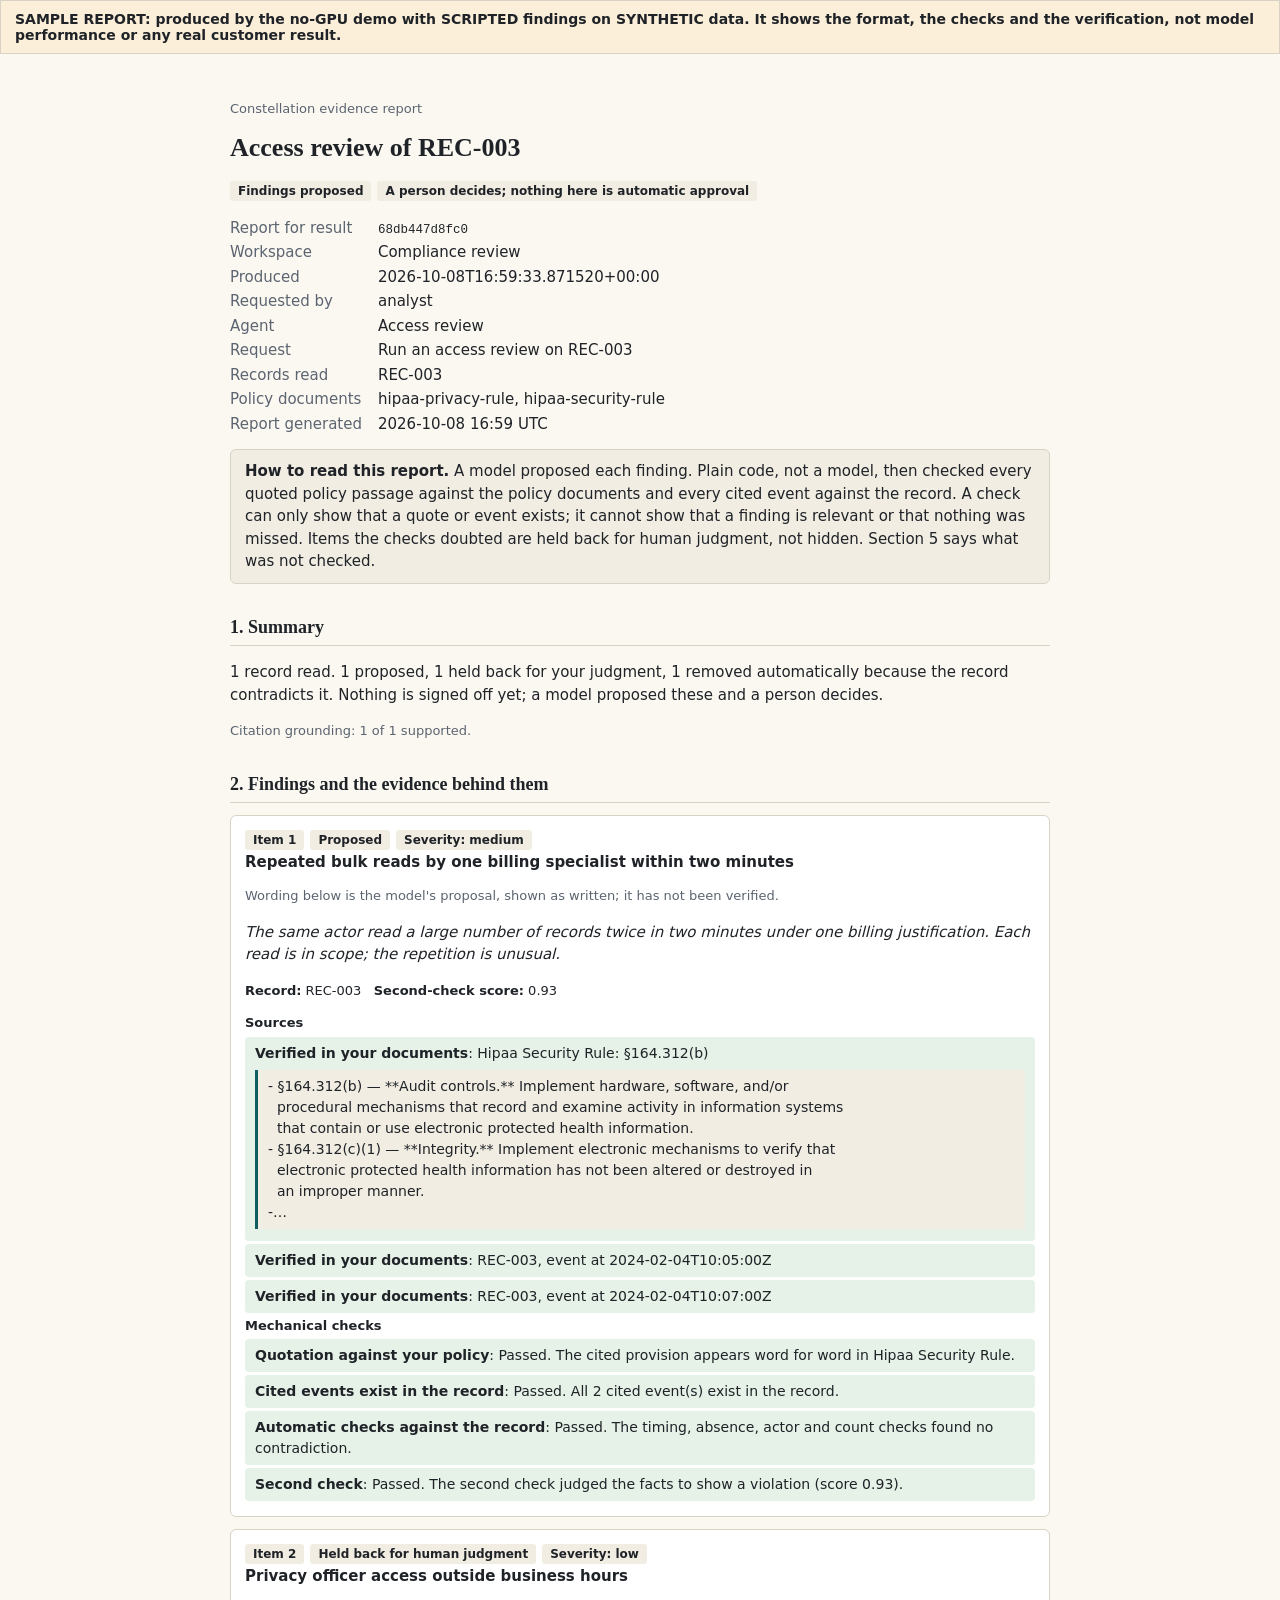
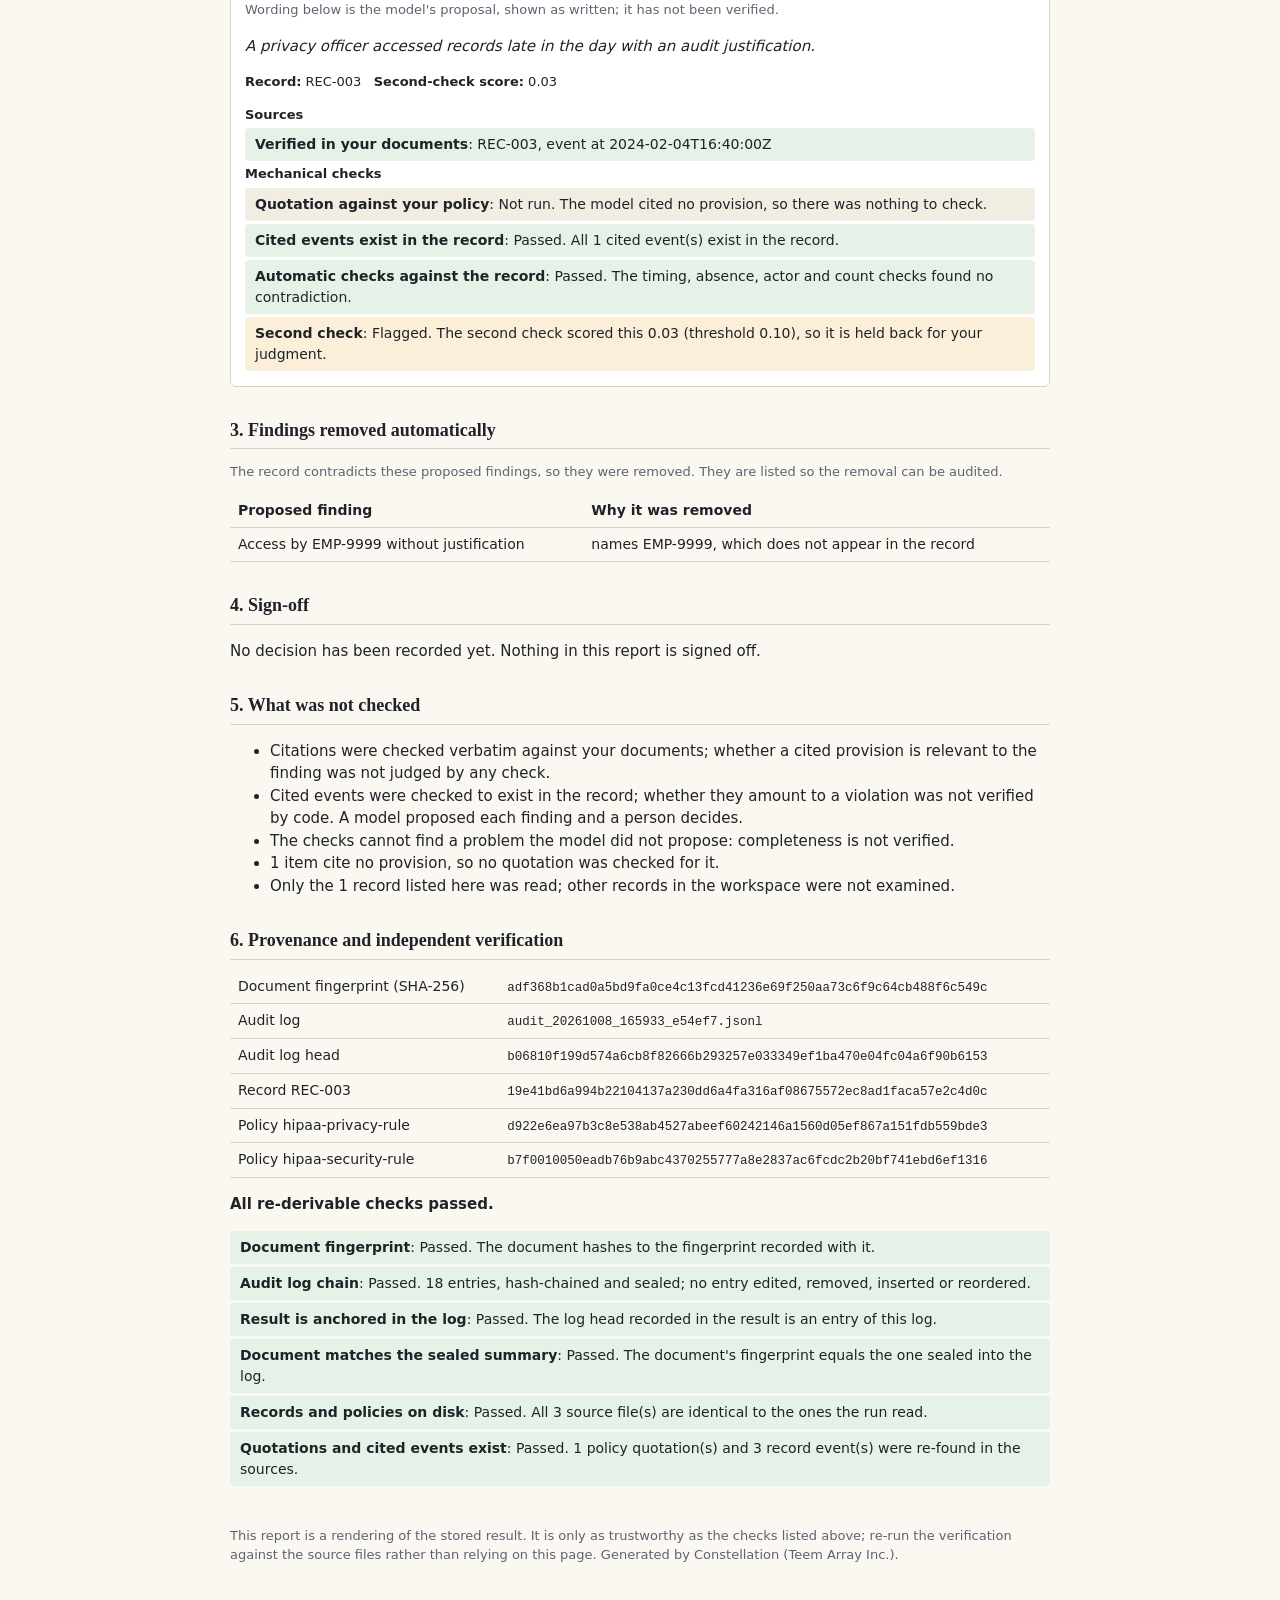
==== sample-evidence-report.html @ ae95c1eb "Splash page" ====
<!doctype html>
<html lang="en"><head><meta charset="utf-8"><meta name="viewport" content="width=device-width,initial-scale=1">
<title>Evidence report 68db447d8fc0</title><style>
:root{--ink:#1f2328;--muted:#5b6470;--paper:#fbf8f1;--rule:#d9d3c5;--teal:#0F5C63;--green:#E6F1E7;--amber:#FBEFD9;--red:#FBECEA;--sunk:#f1ede2}
*{box-sizing:border-box}body{margin:0;background:var(--paper);color:var(--ink);font:15px/1.5 "Public Sans",system-ui,-apple-system,Segoe UI,Roboto,sans-serif}
main{max-width:860px;margin:0 auto;padding:32px 20px 64px}h1{font:600 26px/1.25 Georgia,"Newsreader",serif;margin:0 0 4px}
h2{font:600 18px/1.3 Georgia,"Newsreader",serif;margin:32px 0 10px;border-bottom:1px solid var(--rule);padding-bottom:6px}
h3{font-size:15px;margin:0 0 4px}.muted{color:var(--muted)}.small{font-size:13px}
.meta{display:grid;grid-template-columns:max-content 1fr;gap:2px 16px;margin:14px 0}.meta dt{color:var(--muted)}.meta dd{margin:0;overflow-wrap:anywhere}
.item{border:1px solid var(--rule);border-radius:6px;padding:12px 14px;margin:12px 0;background:#fff;break-inside:avoid}
.tag{display:inline-block;font-size:12px;font-weight:600;padding:1px 8px;border-radius:3px;background:var(--sunk);margin-right:6px}
.row{padding:6px 10px;border-radius:4px;margin:3px 0;font-size:14px}.ok{background:var(--green)}.warn{background:var(--amber)}.bad{background:var(--red)}.neutral{background:var(--sunk)}
blockquote{margin:6px 0;padding:6px 10px;border-left:3px solid var(--teal);background:var(--sunk);font-size:14px;white-space:pre-wrap;overflow-wrap:anywhere}
.model{font-style:italic}.notice{border:1px solid var(--rule);background:var(--sunk);border-radius:6px;padding:10px 14px;margin:14px 0}
code{font-family:ui-monospace,SFMono-Regular,Menlo,Consolas,monospace;font-size:12.5px;overflow-wrap:anywhere}
table{border-collapse:collapse;width:100%;font-size:14px}th,td{border-bottom:1px solid var(--rule);text-align:left;padding:6px 8px;vertical-align:top}
footer{margin-top:40px;color:var(--muted);font-size:13px}
@media print{body{background:#fff}main{padding:0}.item{page-break-inside:avoid}}
</style></head>
<body><div style="background:#FBEFD9;border:1px solid #d9d3c5;padding:10px 14px;margin:0;font:600 14px system-ui,sans-serif">SAMPLE REPORT: produced by the no-GPU demo with SCRIPTED findings on SYNTHETIC data. It shows the format, the checks and the verification, not model performance or any real customer result.</div><main>
<p class="muted small">Constellation evidence report</p>
<h1>Access review of REC-003</h1>
<p><span class="tag">Findings proposed</span><span class="tag">A person decides; nothing here is automatic approval</span></p>
<dl class="meta">
<dt>Report for result</dt><dd><code>68db447d8fc0</code></dd>
<dt>Workspace</dt><dd>Compliance review</dd>
<dt>Produced</dt><dd>2026-10-08T16:59:33.871520+00:00</dd>
<dt>Requested by</dt><dd>analyst</dd>
<dt>Agent</dt><dd>Access review</dd>
<dt>Request</dt><dd>Run an access review on REC-003</dd>
<dt>Records read</dt><dd>REC-003</dd>
<dt>Policy documents</dt><dd>hipaa-privacy-rule, hipaa-security-rule</dd>


<dt>Report generated</dt><dd>2026-10-08 16:59 UTC</dd>
</dl>
<div class="notice"><strong>How to read this report.</strong> A model proposed each finding. Plain code, not a model, then checked
every quoted policy passage against the policy documents and every cited event against the record. A check can only show that a quote
or event exists; it cannot show that a finding is relevant or that nothing was missed. Items the checks doubted are held back for human
judgment, not hidden. Section 5 says what was not checked.</div>
<h2>1. Summary</h2><p>1 record read. 1 proposed, 1 held back for your judgment, 1 removed automatically because the record contradicts it. Nothing is signed off yet; a model proposed these and a person decides.</p>
<p class="small muted">Citation grounding: 1 of 1 supported.</p>
<h2>2. Findings and the evidence behind them</h2><section class="item"><div><span class="tag">Item 1</span><span class="tag">Proposed</span><span class="tag">Severity: medium</span></div><h3>Repeated bulk reads by one billing specialist within two minutes</h3><p class="small muted">Wording below is the model's proposal, shown as written; it has not been verified.</p><p class="model">The same actor read a large number of records twice in two minutes under one billing justification. Each read is in scope; the repetition is unusual.</p><p class="small"><strong>Record:</strong> REC-003 &nbsp; <strong>Second-check score:</strong> 0.93</p><h3 class="small">Sources</h3><div class="row ok"><strong>Verified in your documents</strong>: Hipaa Security Rule: §164.312(b)<blockquote>- §164.312(b) — **Audit controls.** Implement hardware, software, and/or
  procedural mechanisms that record and examine activity in information systems
  that contain or use electronic protected health information.
- §164.312(c)(1) — **Integrity.** Implement electronic mechanisms to verify that
  electronic protected health information has not been altered or destroyed in
  an improper manner.
-…</blockquote></div><div class="row ok"><strong>Verified in your documents</strong>: REC-003, event at 2024-02-04T10:05:00Z</div><div class="row ok"><strong>Verified in your documents</strong>: REC-003, event at 2024-02-04T10:07:00Z</div><h3 class="small">Mechanical checks</h3><div class="row ok"><strong>Quotation against your policy</strong>: Passed. The cited provision appears word for word in Hipaa Security Rule.</div><div class="row ok"><strong>Cited events exist in the record</strong>: Passed. All 2 cited event(s) exist in the record.</div><div class="row ok"><strong>Automatic checks against the record</strong>: Passed. The timing, absence, actor and count checks found no contradiction.</div><div class="row ok"><strong>Second check</strong>: Passed. The second check judged the facts to show a violation (score 0.93).</div></section><section class="item"><div><span class="tag">Item 2</span><span class="tag">Held back for human judgment</span><span class="tag">Severity: low</span></div><h3>Privacy officer access outside business hours</h3><p class="small muted">Wording below is the model's proposal, shown as written; it has not been verified.</p><p class="model">A privacy officer accessed records late in the day with an audit justification.</p><p class="small"><strong>Record:</strong> REC-003 &nbsp; <strong>Second-check score:</strong> 0.03</p><h3 class="small">Sources</h3><div class="row ok"><strong>Verified in your documents</strong>: REC-003, event at 2024-02-04T16:40:00Z</div><h3 class="small">Mechanical checks</h3><div class="row neutral"><strong>Quotation against your policy</strong>: Not run. The model cited no provision, so there was nothing to check.</div><div class="row ok"><strong>Cited events exist in the record</strong>: Passed. All 1 cited event(s) exist in the record.</div><div class="row ok"><strong>Automatic checks against the record</strong>: Passed. The timing, absence, actor and count checks found no contradiction.</div><div class="row warn"><strong>Second check</strong>: Flagged. The second check scored this 0.03 (threshold 0.10), so it is held back for your judgment.</div></section>
<h2>3. Findings removed automatically</h2><p class="small muted">The record contradicts these proposed findings, so they were removed. They are listed so the removal can be audited.</p><table><thead><tr><th>Proposed finding</th><th>Why it was removed</th></tr></thead><tbody><tr><td>Access by EMP-9999 without justification</td><td>names EMP-9999, which does not appear in the record</td></tr></tbody></table>
<h2>4. Sign-off</h2><p>No decision has been recorded yet. Nothing in this report is signed off.</p>
<h2>5. What was not checked</h2><ul><li>Citations were checked verbatim against your documents; whether a cited provision is relevant to the finding was not judged by any check.</li><li>Cited events were checked to exist in the record; whether they amount to a violation was not verified by code. A model proposed each finding and a person decides.</li><li>The checks cannot find a problem the model did not propose: completeness is not verified.</li><li>1 item cite no provision, so no quotation was checked for it.</li><li>Only the 1 record listed here was read; other records in the workspace were not examined.</li></ul>
<h2>6. Provenance and independent verification</h2>
<table><tbody>
<tr><td>Document fingerprint (SHA-256)</td><td><code>adf368b1cad0a5bd9fa0ce4c13fcd41236e69f250aa73c6f9c64cb488f6c549c</code></td></tr>
<tr><td>Audit log</td><td><code>audit_20261008_165933_e54ef7.jsonl</code></td></tr>
<tr><td>Audit log head</td><td><code>b06810f199d574a6cb8f82666b293257e033349ef1ba470e04fc04a6f90b6153</code></td></tr>
<tr><td>Record REC-003</td><td><code>19e41bd6a994b22104137a230dd6a4fa316af08675572ec8ad1faca57e2c4d0c</code></td></tr><tr><td>Policy hipaa-privacy-rule</td><td><code>d922e6ea97b3c8e538ab4527abeef60242146a1560d05ef867a151fdb559bde3</code></td></tr><tr><td>Policy hipaa-security-rule</td><td><code>b7f0010050eadb76b9abc4370255777a8e2837ac6fcdc2b20bf741ebd6ef1316</code></td></tr>
</tbody></table>
<p><strong>All re-derivable checks passed.</strong></p><div class="row ok"><strong>Document fingerprint</strong>: Passed. The document hashes to the fingerprint recorded with it.</div><div class="row ok"><strong>Audit log chain</strong>: Passed. 18 entries, hash-chained and sealed; no entry edited, removed, inserted or reordered.</div><div class="row ok"><strong>Result is anchored in the log</strong>: Passed. The log head recorded in the result is an entry of this log.</div><div class="row ok"><strong>Document matches the sealed summary</strong>: Passed. The document&#x27;s fingerprint equals the one sealed into the log.</div><div class="row ok"><strong>Records and policies on disk</strong>: Passed. All 3 source file(s) are identical to the ones the run read.</div><div class="row ok"><strong>Quotations and cited events exist</strong>: Passed. 1 policy quotation(s) and 3 record event(s) were re-found in the sources.</div>
<footer>This report is a rendering of the stored result. It is only as trustworthy as the checks listed above; re-run the verification against the source files rather than relying on this page.
Generated by Constellation (Teem Array Inc.).</footer>
</main></body></html>
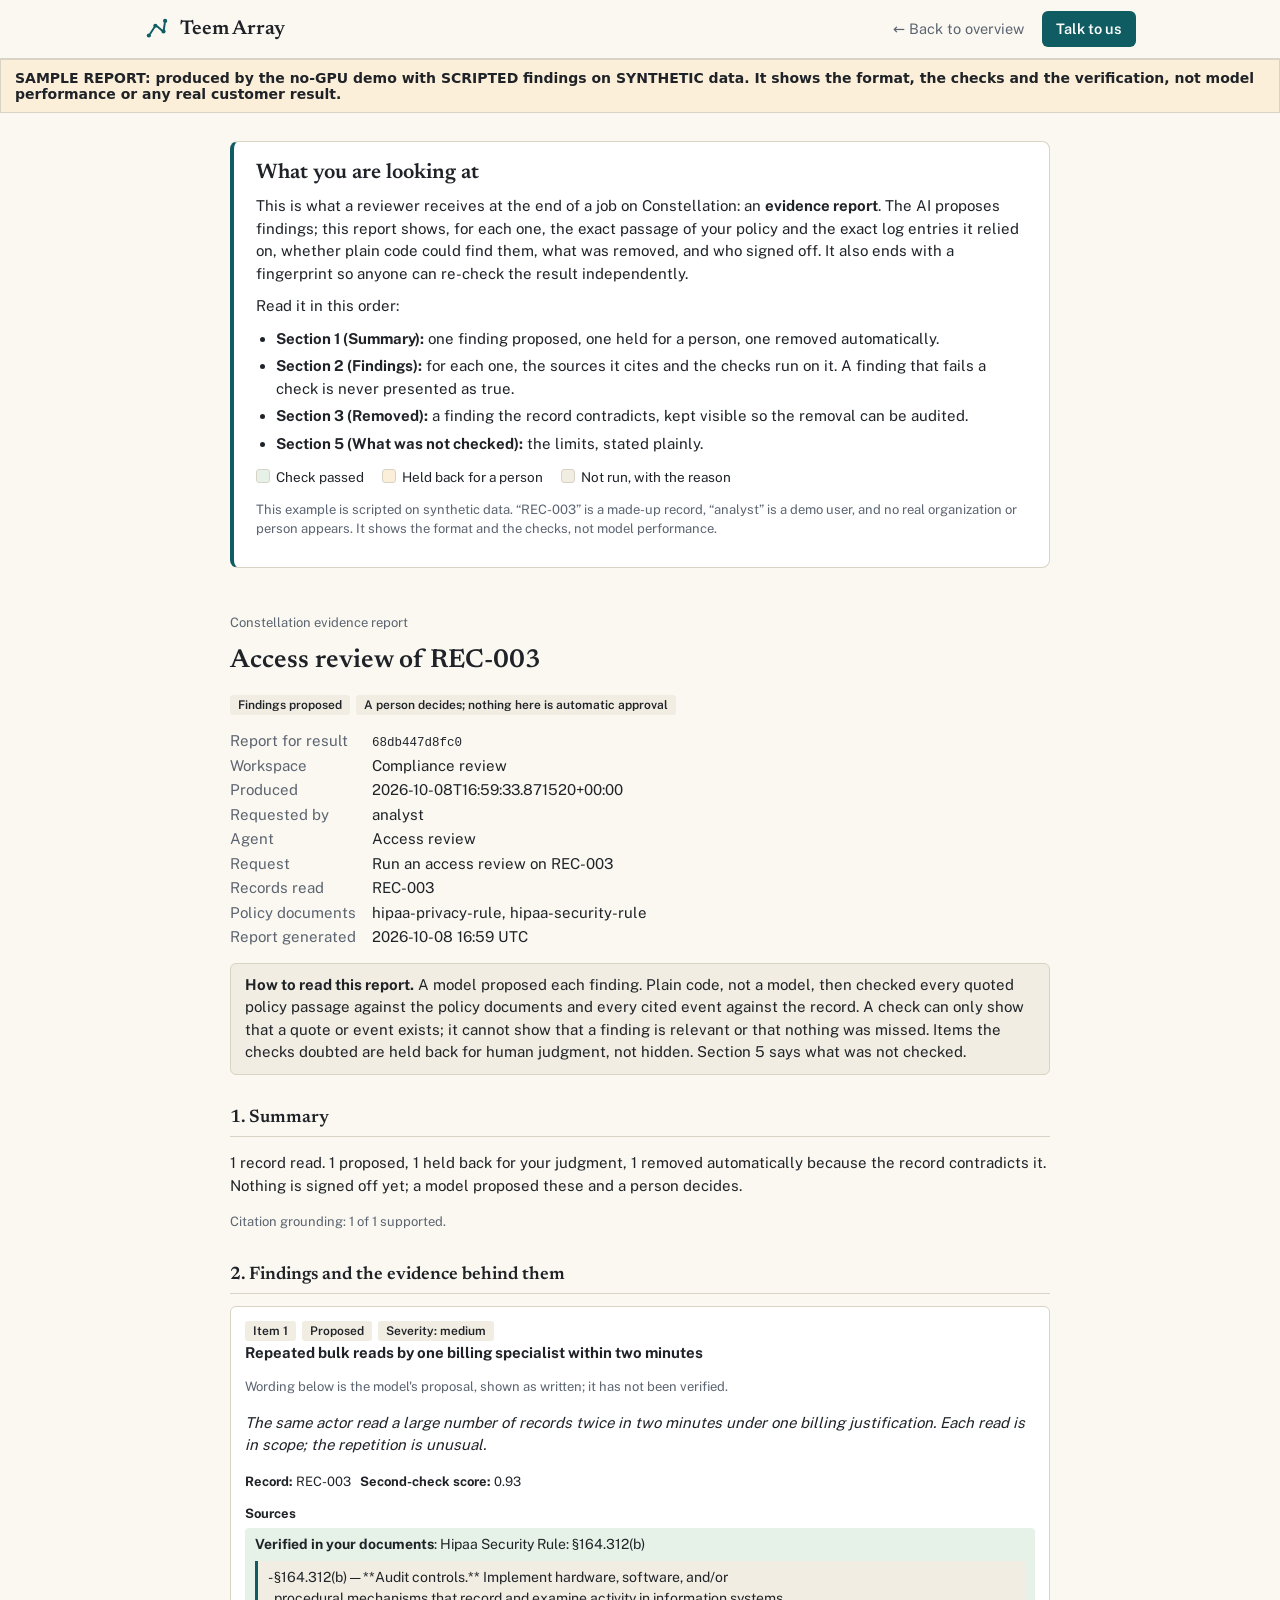
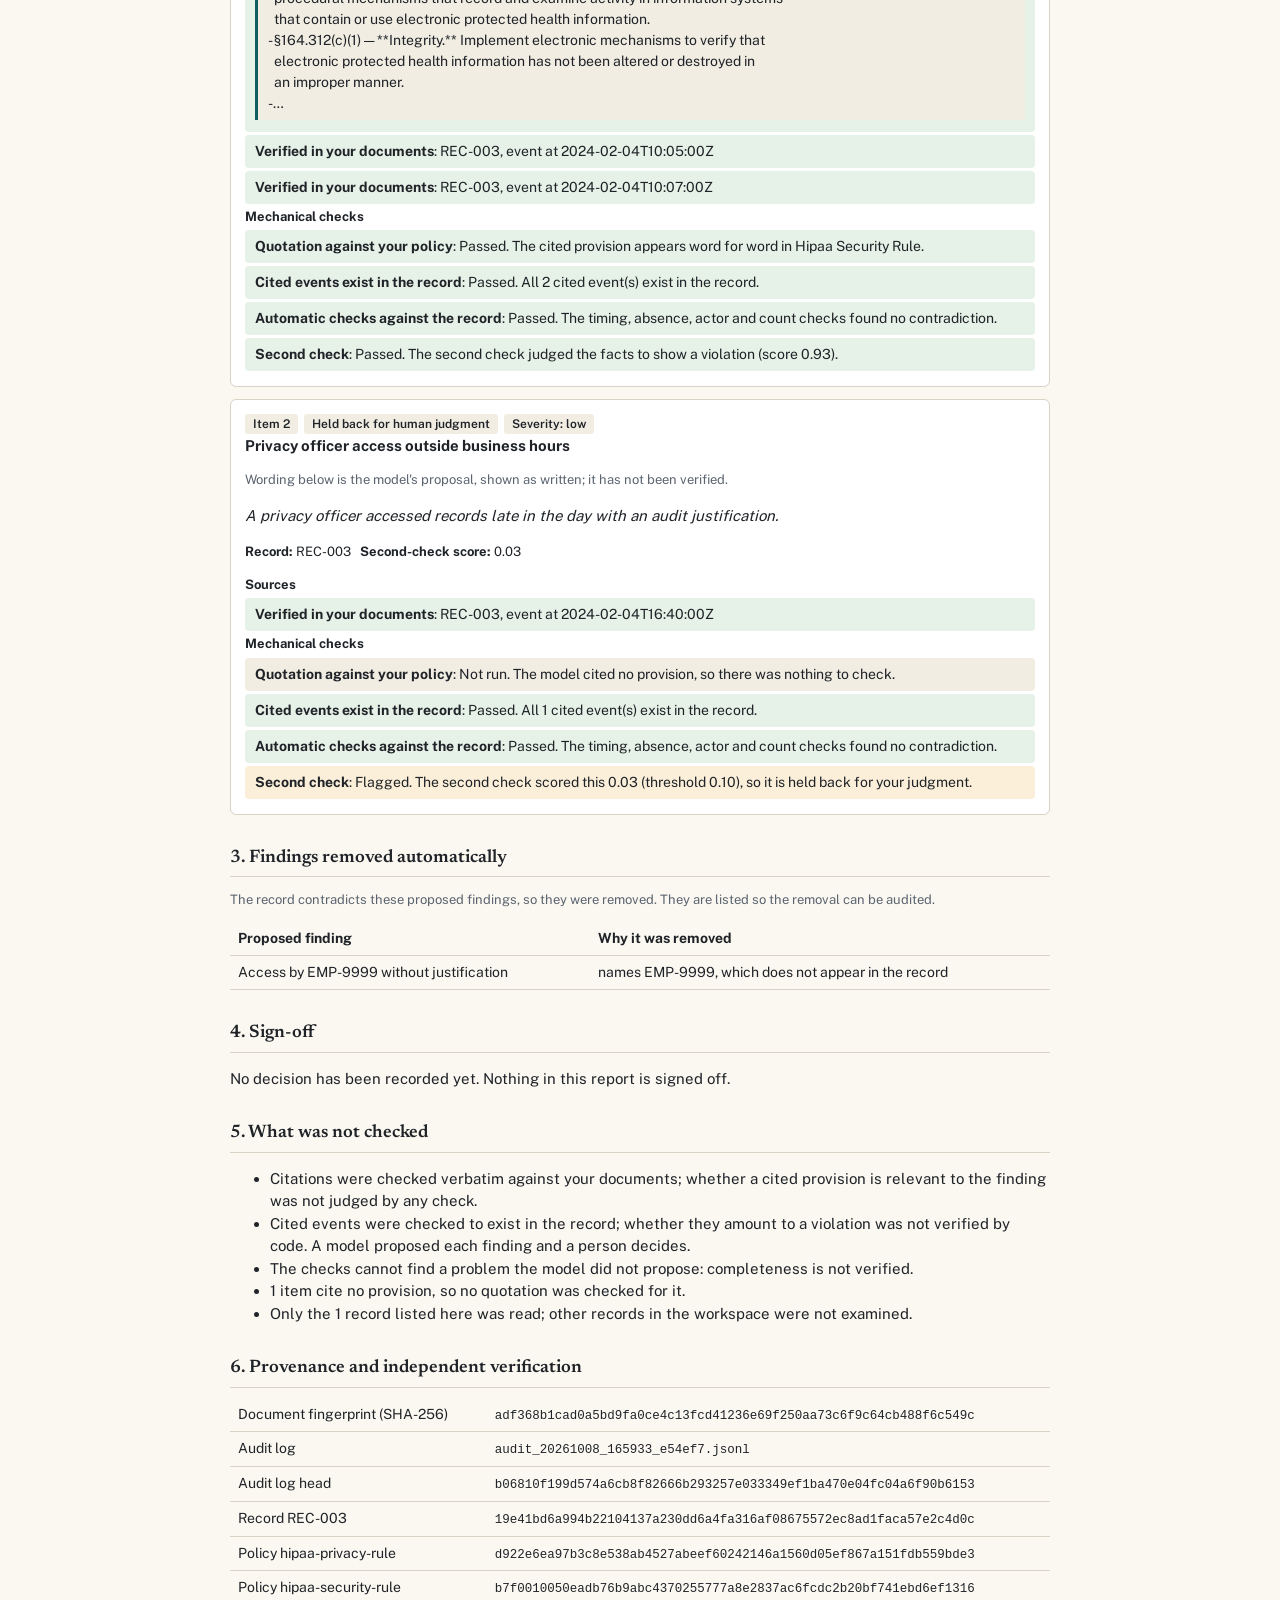
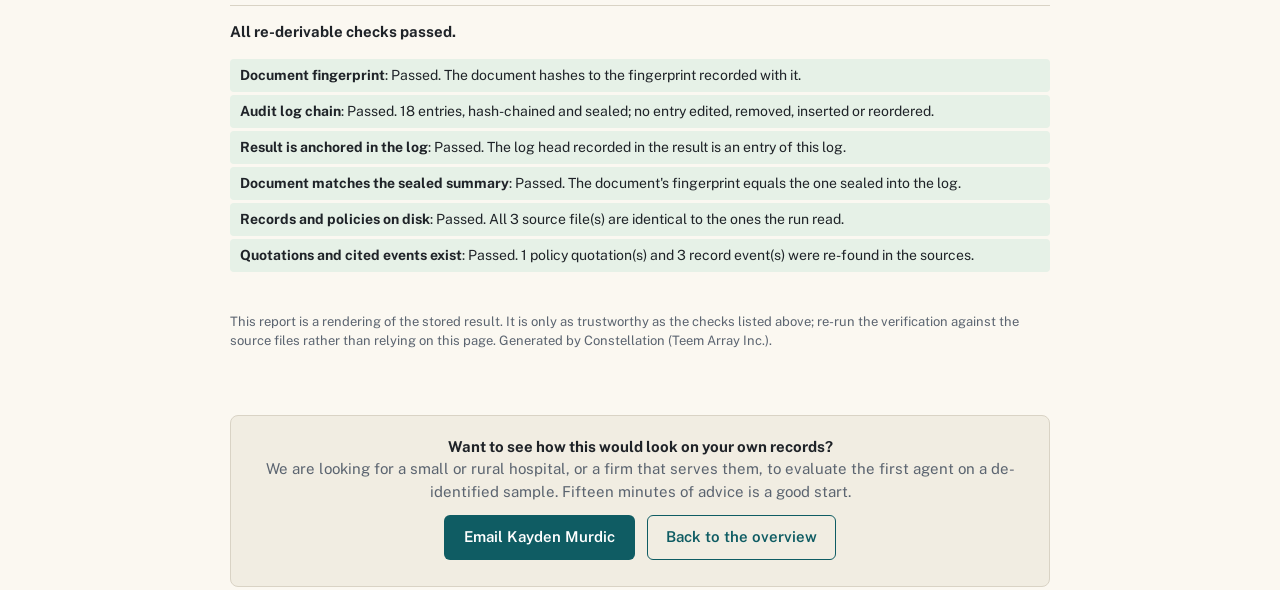
==== commit 7c9079ee: "Sample report: site header, context intro, footer call to action" ====
--- a/sample-evidence-report.html
+++ b/sample-evidence-report.html
@@ -1,6 +1,11 @@
 <!doctype html>
 <html lang="en"><head><meta charset="utf-8"><meta name="viewport" content="width=device-width,initial-scale=1">
-<title>Evidence report 68db447d8fc0</title><style>
+<title>Sample evidence report | Teem Array</title>
+<!-- wrapped-by-site: context header, intro and footer added around the unmodified report body -->
+<meta http-equiv="Content-Security-Policy" content="default-src 'none'; style-src 'self' 'unsafe-inline'; font-src 'self'; img-src 'self' data:; base-uri 'none'; form-action 'none'; frame-ancestors 'none'">
+<meta name="referrer" content="no-referrer">
+<meta name="color-scheme" content="light dark">
+<meta name="description" content="A sample evidence report from Constellation: one scripted example on synthetic data, showing the findings, the checks run on each, what was removed, and how a result is re-verified."><style>
 :root{--ink:#1f2328;--muted:#5b6470;--paper:#fbf8f1;--rule:#d9d3c5;--teal:#0F5C63;--green:#E6F1E7;--amber:#FBEFD9;--red:#FBECEA;--sunk:#f1ede2}
 *{box-sizing:border-box}body{margin:0;background:var(--paper);color:var(--ink);font:15px/1.5 "Public Sans",system-ui,-apple-system,Segoe UI,Roboto,sans-serif}
 main{max-width:860px;margin:0 auto;padding:32px 20px 64px}h1{font:600 26px/1.25 Georgia,"Newsreader",serif;margin:0 0 4px}
@@ -16,8 +21,57 @@
 table{border-collapse:collapse;width:100%;font-size:14px}th,td{border-bottom:1px solid var(--rule);text-align:left;padding:6px 8px;vertical-align:top}
 footer{margin-top:40px;color:var(--muted);font-size:13px}
 @media print{body{background:#fff}main{padding:0}.item{page-break-inside:avoid}}
+
+@font-face{font-family:"Newsreader";src:url("fonts/newsreader-latin-wght-normal.woff2") format("woff2");font-weight:200 800;font-display:swap}
+@font-face{font-family:"Public Sans";src:url("fonts/public-sans-latin-wght-normal.woff2") format("woff2");font-weight:100 900;font-display:swap}
+h1,h2{font-family:"Newsreader",Georgia,serif}h3{font-family:"Public Sans",system-ui,sans-serif}
+:root{--card:#fff;--teal-soft:#E1EEEE;--on-teal:#fff}
+.sitebar{position:sticky;top:0;z-index:5;background:var(--paper);border-bottom:1px solid var(--rule)}
+.sitebar .in{max-width:1040px;margin:0 auto;padding:0 24px;height:58px;display:flex;align-items:center;justify-content:space-between}
+.brand{display:inline-flex;align-items:center;gap:10px;color:var(--teal);text-decoration:none;font:600 20px/1 "Newsreader",Georgia,serif}
+.brand svg{width:26px;height:26px;fill:currentColor;stroke:currentColor;stroke-width:1.2;stroke-linecap:round}.brand svg circle{stroke:none}.brand span{color:var(--ink)}
+.sitebar nav{display:flex;gap:18px;align-items:center;font-size:14.5px}.sitebar nav a{color:var(--muted);text-decoration:none}.sitebar nav a:hover{color:var(--ink)}
+.sitebar nav .pill{background:var(--teal);color:var(--on-teal);padding:7px 14px;border-radius:6px;font-weight:600}
+a{color:var(--teal)}
+.ctx{max-width:860px;margin:28px auto 0;padding:0 20px}
+.ctx .box{background:var(--card);border:1px solid var(--rule);border-left:4px solid var(--teal);border-radius:8px;padding:18px 22px}
+.ctx h2{margin:0 0 8px;border:0;padding:0;font-size:21px}
+.ctx p{margin:0 0 10px}.ctx ul{margin:8px 0 0;padding-left:20px}.ctx li{margin:5px 0}
+.ctx .key{display:flex;flex-wrap:wrap;gap:8px 18px;margin-top:12px;font-size:13.5px}
+.ctx .key span::before{content:"";display:inline-block;width:12px;height:12px;border-radius:3px;margin-right:6px;vertical-align:-1px;border:1px solid var(--rule)}
+.ctx .key .g::before{background:var(--green)}.ctx .key .a::before{background:var(--amber)}.ctx .key .n::before{background:var(--sunk)}
+.cta{max-width:860px;margin:0 auto;padding:0 20px 8px}
+.cta .box{background:var(--sunk);border:1px solid var(--rule);border-radius:8px;padding:20px 22px;text-align:center}
+.cta .box p{margin:0 0 12px}
+.cta a.btn{display:inline-block;background:var(--teal);color:var(--on-teal);text-decoration:none;font-weight:600;padding:11px 20px;border-radius:6px;margin:0 6px 6px}
+.cta a.ghost{display:inline-block;color:var(--teal);text-decoration:none;font-weight:600;padding:10px 18px;border:1px solid var(--teal);border-radius:6px;margin:0 6px 6px}
+@media(max-width:720px){.sitebar nav a:not(.pill){display:none}}
+@media(prefers-color-scheme:dark){
+:root{--ink:#ECE8DD;--muted:#A9A89E;--paper:#1B1A17;--rule:#3A3832;--teal:#4FB3BC;--green:#1F3A2B;--amber:#3A2D12;--red:#3F211D;--sunk:#24231F;--card:#201F1B;--teal-soft:#1E3436;--on-teal:#10201F}
+.item{background:var(--card)}
+}
 </style></head>
-<body><div style="background:#FBEFD9;border:1px solid #d9d3c5;padding:10px 14px;margin:0;font:600 14px system-ui,sans-serif">SAMPLE REPORT: produced by the no-GPU demo with SCRIPTED findings on SYNTHETIC data. It shows the format, the checks and the verification, not model performance or any real customer result.</div><main>
+<body><div class="sitebar"><div class="in">
+  <a class="brand" href="./" aria-label="Teem Array, overview">
+    <svg viewBox="0 0 16 16" aria-hidden="true" focusable="false"><circle cx="3" cy="12" r="1.3"/><circle cx="7" cy="6" r="1.3"/><circle cx="12" cy="9.5" r="1.3"/><circle cx="13" cy="3" r="1.3"/><path d="M3.8 10.9 6.3 7.1M8.2 6.5l2.7 2.3M12.2 8.3l.6-3.9" fill="none"/></svg>
+    <span>Teem Array</span>
+  </a>
+  <nav aria-label="Site"><a href="./">&larr; Back to overview</a><a class="pill" href="mailto:murdic.work@gmail.com?subject=A%20conversation%20about%20Constellation">Talk to us</a></nav>
+</div></div>
+<div style="background:#FBEFD9;border:1px solid #d9d3c5;padding:10px 14px;margin:0;font:600 14px system-ui,sans-serif">SAMPLE REPORT: produced by the no-GPU demo with SCRIPTED findings on SYNTHETIC data. It shows the format, the checks and the verification, not model performance or any real customer result.</div><div class="ctx"><div class="box">
+<h2>What you are looking at</h2>
+<p>This is what a reviewer receives at the end of a job on Constellation: an <strong>evidence report</strong>. The AI proposes findings; this report shows, for each one, the exact passage of your policy and the exact log entries it relied on, whether plain code could find them, what was removed, and who signed off. It also ends with a fingerprint so anyone can re-check the result independently.</p>
+<p>Read it in this order:</p>
+<ul>
+<li><strong>Section 1 (Summary):</strong> one finding proposed, one held for a person, one removed automatically.</li>
+<li><strong>Section 2 (Findings):</strong> for each one, the sources it cites and the checks run on it. A finding that fails a check is never presented as true.</li>
+<li><strong>Section 3 (Removed):</strong> a finding the record contradicts, kept visible so the removal can be audited.</li>
+<li><strong>Section 5 (What was not checked):</strong> the limits, stated plainly.</li>
+</ul>
+<div class="key"><span class="g">Check passed</span><span class="a">Held back for a person</span><span class="n">Not run, with the reason</span></div>
+<p class="muted small" style="margin-top:12px">This example is scripted on synthetic data. &ldquo;REC-003&rdquo; is a made-up record, &ldquo;analyst&rdquo; is a demo user, and no real organization or person appears. It shows the format and the checks, not model performance.</p>
+</div></div>
+<main>
 <p class="muted small">Constellation evidence report</p>
 <h1>Access review of REC-003</h1>
 <p><span class="tag">Findings proposed</span><span class="tag">A person decides; nothing here is automatic approval</span></p>
@@ -60,4 +114,8 @@
 <p><strong>All re-derivable checks passed.</strong></p><div class="row ok"><strong>Document fingerprint</strong>: Passed. The document hashes to the fingerprint recorded with it.</div><div class="row ok"><strong>Audit log chain</strong>: Passed. 18 entries, hash-chained and sealed; no entry edited, removed, inserted or reordered.</div><div class="row ok"><strong>Result is anchored in the log</strong>: Passed. The log head recorded in the result is an entry of this log.</div><div class="row ok"><strong>Document matches the sealed summary</strong>: Passed. The document&#x27;s fingerprint equals the one sealed into the log.</div><div class="row ok"><strong>Records and policies on disk</strong>: Passed. All 3 source file(s) are identical to the ones the run read.</div><div class="row ok"><strong>Quotations and cited events exist</strong>: Passed. 1 policy quotation(s) and 3 record event(s) were re-found in the sources.</div>
 <footer>This report is a rendering of the stored result. It is only as trustworthy as the checks listed above; re-run the verification against the source files rather than relying on this page.
 Generated by Constellation (Teem Array Inc.).</footer>
-</main></body></html>+</main><div class="cta"><div class="box">
+<p><strong>Want to see how this would look on your own records?</strong><br><span class="muted">We are looking for a small or rural hospital, or a firm that serves them, to evaluate the first agent on a de-identified sample. Fifteen minutes of advice is a good start.</span></p>
+<a class="btn" href="mailto:murdic.work@gmail.com?subject=A%20conversation%20about%20Constellation">Email Kayden Murdic</a><a class="ghost" href="./">Back to the overview</a>
+</div></div>
+</body></html>
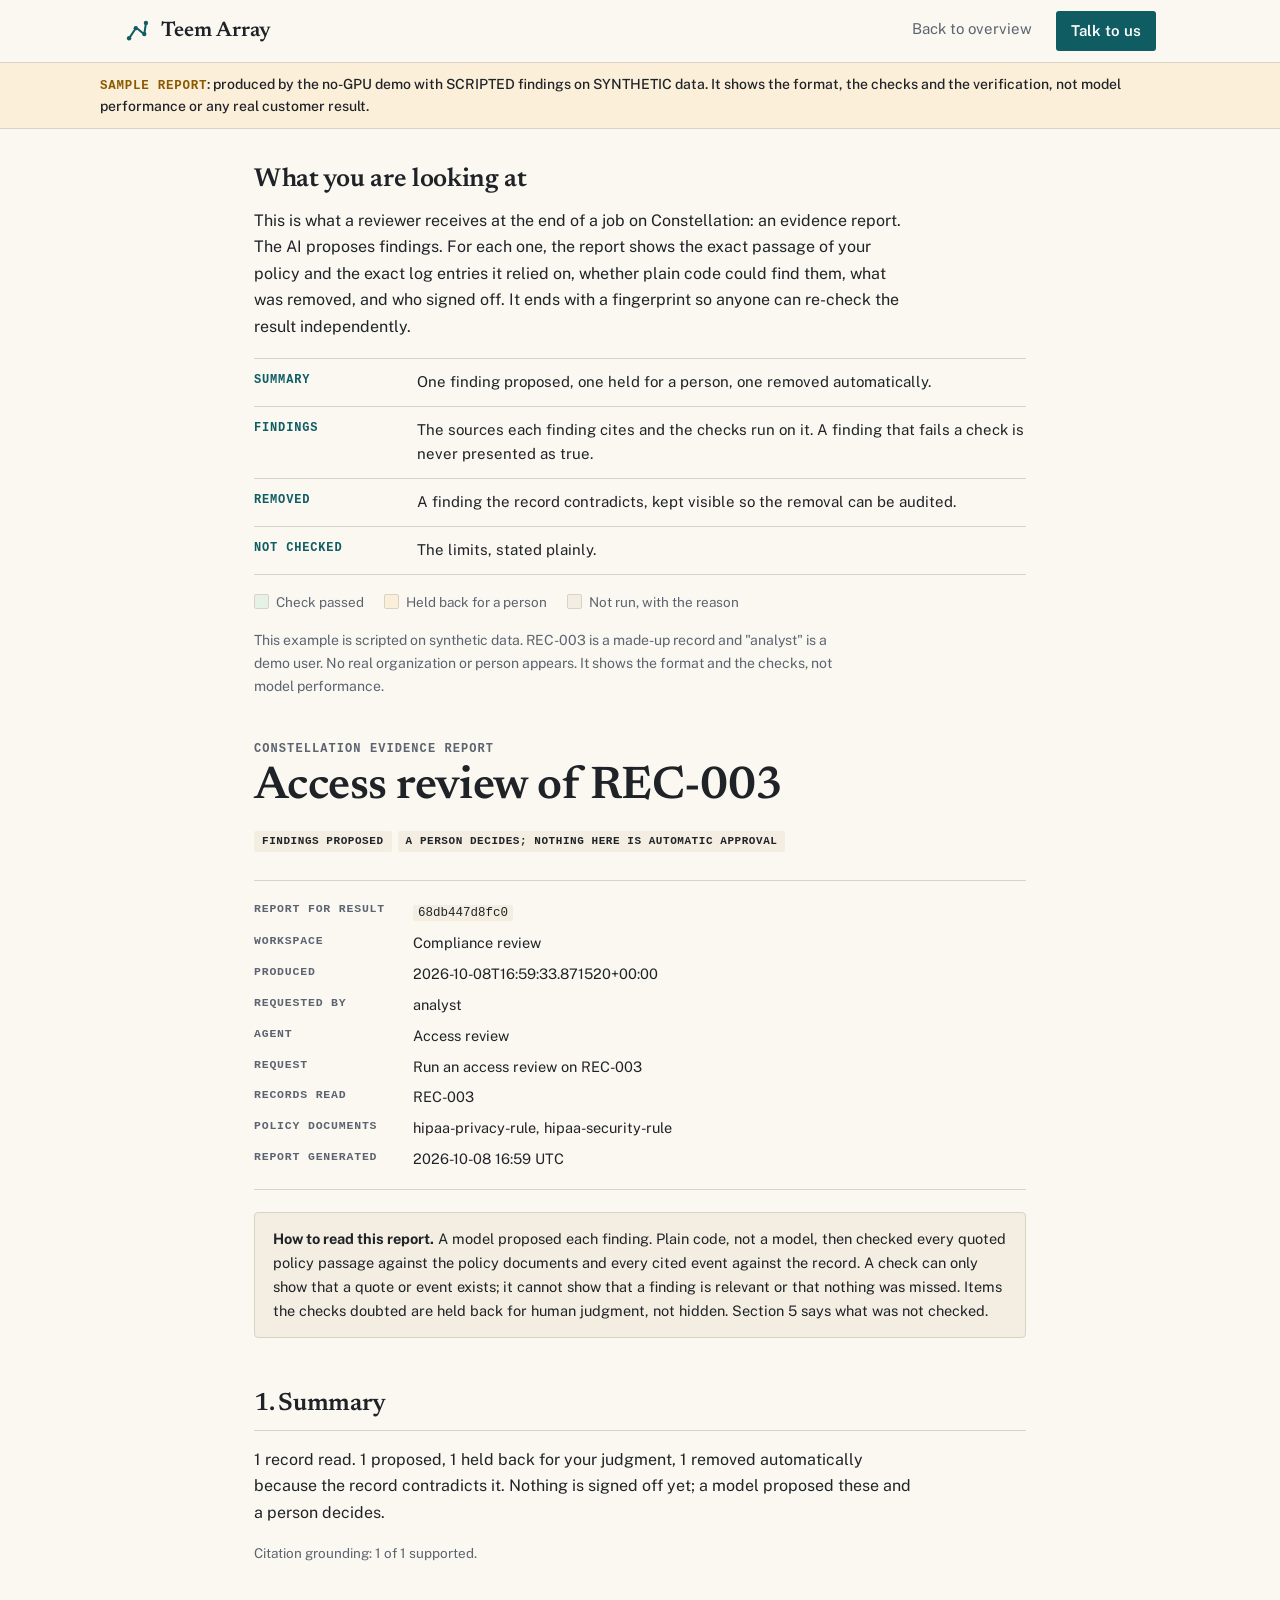
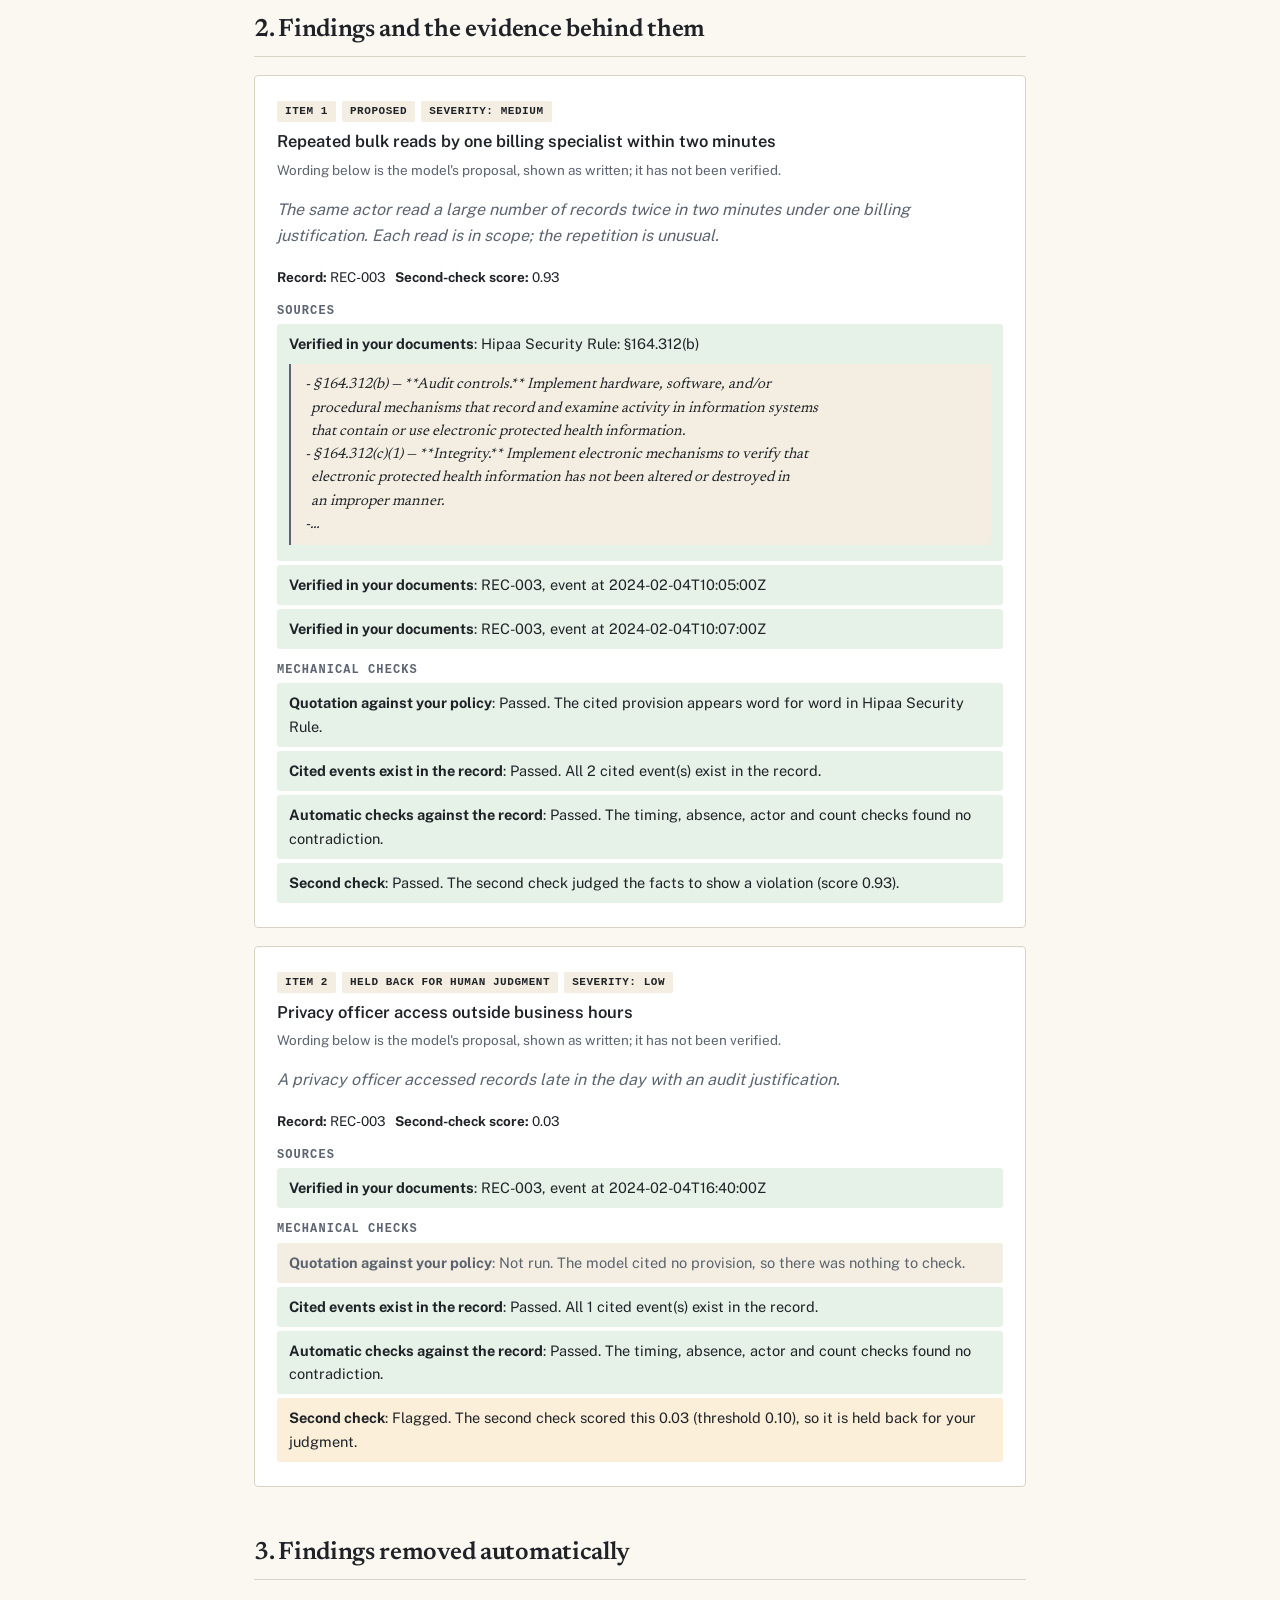
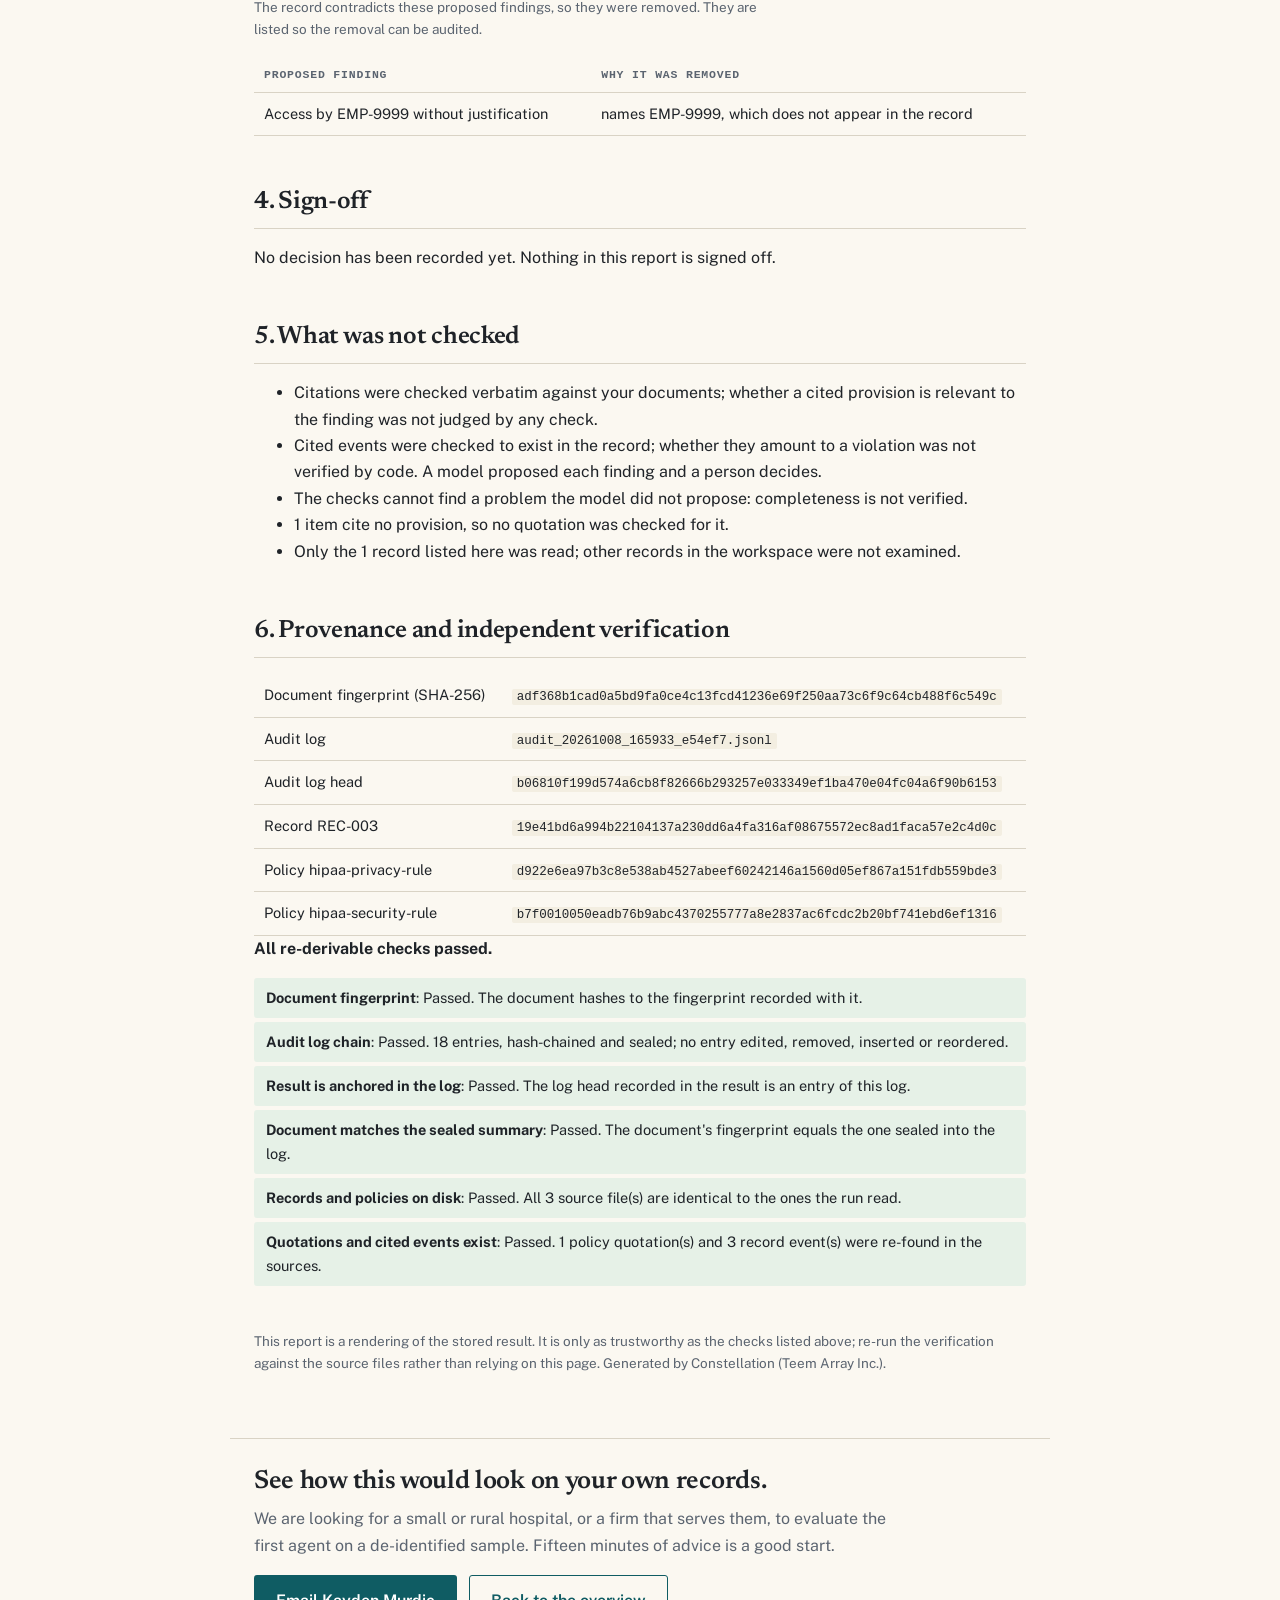
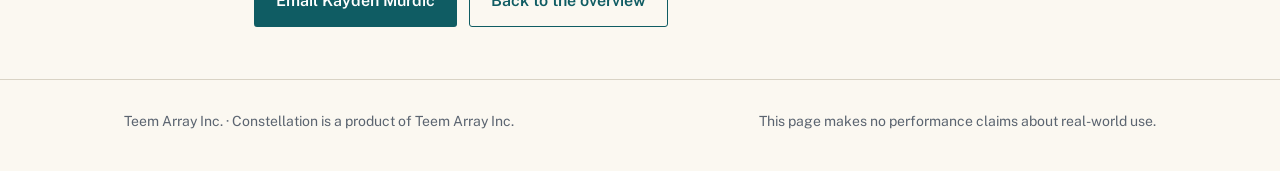
==== commit ed7590ab: "Site polish: shared stylesheet, evidence-ledger hero, motion, matched report page" ====
--- a/sample-evidence-report.html
+++ b/sample-evidence-report.html
@@ -1,7 +1,6 @@
 <!doctype html>
 <html lang="en"><head><meta charset="utf-8"><meta name="viewport" content="width=device-width,initial-scale=1">
 <title>Sample evidence report | Teem Array</title>
-<!-- wrapped-by-site: context header, intro and footer added around the unmodified report body -->
 <meta http-equiv="Content-Security-Policy" content="default-src 'none'; style-src 'self' 'unsafe-inline'; font-src 'self'; img-src 'self' data:; base-uri 'none'; form-action 'none'; frame-ancestors 'none'">
 <meta name="referrer" content="no-referrer">
 <meta name="color-scheme" content="light dark">
@@ -21,56 +20,30 @@
 table{border-collapse:collapse;width:100%;font-size:14px}th,td{border-bottom:1px solid var(--rule);text-align:left;padding:6px 8px;vertical-align:top}
 footer{margin-top:40px;color:var(--muted);font-size:13px}
 @media print{body{background:#fff}main{padding:0}.item{page-break-inside:avoid}}
-
-@font-face{font-family:"Newsreader";src:url("fonts/newsreader-latin-wght-normal.woff2") format("woff2");font-weight:200 800;font-display:swap}
-@font-face{font-family:"Public Sans";src:url("fonts/public-sans-latin-wght-normal.woff2") format("woff2");font-weight:100 900;font-display:swap}
-h1,h2{font-family:"Newsreader",Georgia,serif}h3{font-family:"Public Sans",system-ui,sans-serif}
-:root{--card:#fff;--teal-soft:#E1EEEE;--on-teal:#fff}
-.sitebar{position:sticky;top:0;z-index:5;background:var(--paper);border-bottom:1px solid var(--rule)}
-.sitebar .in{max-width:1040px;margin:0 auto;padding:0 24px;height:58px;display:flex;align-items:center;justify-content:space-between}
-.brand{display:inline-flex;align-items:center;gap:10px;color:var(--teal);text-decoration:none;font:600 20px/1 "Newsreader",Georgia,serif}
-.brand svg{width:26px;height:26px;fill:currentColor;stroke:currentColor;stroke-width:1.2;stroke-linecap:round}.brand svg circle{stroke:none}.brand span{color:var(--ink)}
-.sitebar nav{display:flex;gap:18px;align-items:center;font-size:14.5px}.sitebar nav a{color:var(--muted);text-decoration:none}.sitebar nav a:hover{color:var(--ink)}
-.sitebar nav .pill{background:var(--teal);color:var(--on-teal);padding:7px 14px;border-radius:6px;font-weight:600}
-a{color:var(--teal)}
-.ctx{max-width:860px;margin:28px auto 0;padding:0 20px}
-.ctx .box{background:var(--card);border:1px solid var(--rule);border-left:4px solid var(--teal);border-radius:8px;padding:18px 22px}
-.ctx h2{margin:0 0 8px;border:0;padding:0;font-size:21px}
-.ctx p{margin:0 0 10px}.ctx ul{margin:8px 0 0;padding-left:20px}.ctx li{margin:5px 0}
-.ctx .key{display:flex;flex-wrap:wrap;gap:8px 18px;margin-top:12px;font-size:13.5px}
-.ctx .key span::before{content:"";display:inline-block;width:12px;height:12px;border-radius:3px;margin-right:6px;vertical-align:-1px;border:1px solid var(--rule)}
-.ctx .key .g::before{background:var(--green)}.ctx .key .a::before{background:var(--amber)}.ctx .key .n::before{background:var(--sunk)}
-.cta{max-width:860px;margin:0 auto;padding:0 20px 8px}
-.cta .box{background:var(--sunk);border:1px solid var(--rule);border-radius:8px;padding:20px 22px;text-align:center}
-.cta .box p{margin:0 0 12px}
-.cta a.btn{display:inline-block;background:var(--teal);color:var(--on-teal);text-decoration:none;font-weight:600;padding:11px 20px;border-radius:6px;margin:0 6px 6px}
-.cta a.ghost{display:inline-block;color:var(--teal);text-decoration:none;font-weight:600;padding:10px 18px;border:1px solid var(--teal);border-radius:6px;margin:0 6px 6px}
-@media(max-width:720px){.sitebar nav a:not(.pill){display:none}}
-@media(prefers-color-scheme:dark){
-:root{--ink:#ECE8DD;--muted:#A9A89E;--paper:#1B1A17;--rule:#3A3832;--teal:#4FB3BC;--green:#1F3A2B;--amber:#3A2D12;--red:#3F211D;--sunk:#24231F;--card:#201F1B;--teal-soft:#1E3436;--on-teal:#10201F}
-.item{background:var(--card)}
-}
-</style></head>
-<body><div class="sitebar"><div class="in">
+</style>
+<link rel="stylesheet" href="site.css">
+<link rel="stylesheet" href="report.css">
+</head>
+<body>
+<header class="bar"><div class="wrap">
   <a class="brand" href="./" aria-label="Teem Array, overview">
     <svg viewBox="0 0 16 16" aria-hidden="true" focusable="false"><circle cx="3" cy="12" r="1.3"/><circle cx="7" cy="6" r="1.3"/><circle cx="12" cy="9.5" r="1.3"/><circle cx="13" cy="3" r="1.3"/><path d="M3.8 10.9 6.3 7.1M8.2 6.5l2.7 2.3M12.2 8.3l.6-3.9" fill="none"/></svg>
     <span>Teem Array</span>
   </a>
-  <nav aria-label="Site"><a href="./">&larr; Back to overview</a><a class="pill" href="mailto:murdic.work@gmail.com?subject=A%20conversation%20about%20Constellation">Talk to us</a></nav>
-</div></div>
-<div style="background:#FBEFD9;border:1px solid #d9d3c5;padding:10px 14px;margin:0;font:600 14px system-ui,sans-serif">SAMPLE REPORT: produced by the no-GPU demo with SCRIPTED findings on SYNTHETIC data. It shows the format, the checks and the verification, not model performance or any real customer result.</div><div class="ctx"><div class="box">
+  <nav class="nav" aria-label="Site"><a href="./">Back to overview</a><a class="pill" href="mailto:murdic.work@gmail.com?subject=A%20conversation%20about%20Constellation">Talk to us</a></nav>
+</div></header>
+<div class="sample-banner"><div class="in"><strong>SAMPLE REPORT</strong>: produced by the no-GPU demo with SCRIPTED findings on SYNTHETIC data. It shows the format, the checks and the verification, not model performance or any real customer result.</div></div><div class="ctx">
 <h2>What you are looking at</h2>
-<p>This is what a reviewer receives at the end of a job on Constellation: an <strong>evidence report</strong>. The AI proposes findings; this report shows, for each one, the exact passage of your policy and the exact log entries it relied on, whether plain code could find them, what was removed, and who signed off. It also ends with a fingerprint so anyone can re-check the result independently.</p>
-<p>Read it in this order:</p>
-<ul>
-<li><strong>Section 1 (Summary):</strong> one finding proposed, one held for a person, one removed automatically.</li>
-<li><strong>Section 2 (Findings):</strong> for each one, the sources it cites and the checks run on it. A finding that fails a check is never presented as true.</li>
-<li><strong>Section 3 (Removed):</strong> a finding the record contradicts, kept visible so the removal can be audited.</li>
-<li><strong>Section 5 (What was not checked):</strong> the limits, stated plainly.</li>
+<p>This is what a reviewer receives at the end of a job on Constellation: an evidence report. The AI proposes findings. For each one, the report shows the exact passage of your policy and the exact log entries it relied on, whether plain code could find them, what was removed, and who signed off. It ends with a fingerprint so anyone can re-check the result independently.</p>
+<ul class="read">
+<li><b>Summary</b><span>One finding proposed, one held for a person, one removed automatically.</span></li>
+<li><b>Findings</b><span>The sources each finding cites and the checks run on it. A finding that fails a check is never presented as true.</span></li>
+<li><b>Removed</b><span>A finding the record contradicts, kept visible so the removal can be audited.</span></li>
+<li><b>Not checked</b><span>The limits, stated plainly.</span></li>
 </ul>
 <div class="key"><span class="g">Check passed</span><span class="a">Held back for a person</span><span class="n">Not run, with the reason</span></div>
-<p class="muted small" style="margin-top:12px">This example is scripted on synthetic data. &ldquo;REC-003&rdquo; is a made-up record, &ldquo;analyst&rdquo; is a demo user, and no real organization or person appears. It shows the format and the checks, not model performance.</p>
-</div></div>
+<p class="fine">This example is scripted on synthetic data. REC-003 is a made-up record and "analyst" is a demo user. No real organization or person appears. It shows the format and the checks, not model performance.</p>
+</div>
 <main>
 <p class="muted small">Constellation evidence report</p>
 <h1>Access review of REC-003</h1>
@@ -114,8 +87,10 @@
 <p><strong>All re-derivable checks passed.</strong></p><div class="row ok"><strong>Document fingerprint</strong>: Passed. The document hashes to the fingerprint recorded with it.</div><div class="row ok"><strong>Audit log chain</strong>: Passed. 18 entries, hash-chained and sealed; no entry edited, removed, inserted or reordered.</div><div class="row ok"><strong>Result is anchored in the log</strong>: Passed. The log head recorded in the result is an entry of this log.</div><div class="row ok"><strong>Document matches the sealed summary</strong>: Passed. The document&#x27;s fingerprint equals the one sealed into the log.</div><div class="row ok"><strong>Records and policies on disk</strong>: Passed. All 3 source file(s) are identical to the ones the run read.</div><div class="row ok"><strong>Quotations and cited events exist</strong>: Passed. 1 policy quotation(s) and 3 record event(s) were re-found in the sources.</div>
 <footer>This report is a rendering of the stored result. It is only as trustworthy as the checks listed above; re-run the verification against the source files rather than relying on this page.
 Generated by Constellation (Teem Array Inc.).</footer>
-</main><div class="cta"><div class="box">
-<p><strong>Want to see how this would look on your own records?</strong><br><span class="muted">We are looking for a small or rural hospital, or a firm that serves them, to evaluate the first agent on a de-identified sample. Fifteen minutes of advice is a good start.</span></p>
-<a class="btn" href="mailto:murdic.work@gmail.com?subject=A%20conversation%20about%20Constellation">Email Kayden Murdic</a><a class="ghost" href="./">Back to the overview</a>
-</div></div>
+</main><div class="endcta">
+<h2>See how this would look on your own records.</h2>
+<p>We are looking for a small or rural hospital, or a firm that serves them, to evaluate the first agent on a de-identified sample. Fifteen minutes of advice is a good start.</p>
+<div class="row2"><a class="btn" href="mailto:murdic.work@gmail.com?subject=A%20conversation%20about%20Constellation">Email Kayden Murdic</a><a class="btn ghost" href="./">Back to the overview</a></div>
+</div>
+<footer class="foot"><div class="wrap"><span>Teem Array Inc. &middot; Constellation is a product of Teem Array Inc.</span><span>This page makes no performance claims about real-world use.</span></div></footer>
 </body></html>
--- a/site.css
+++ b/site.css
@@ -0,0 +1,84 @@
+/* Teem Array site: shared tokens, type, header, buttons, footer, motion. Used by index.html and the sample report.
+   Layout concept: an evidence ledger. Left-aligned, asymmetric, one drawn mechanism (claim -> source -> check) as the single bold element. */
+@font-face { font-family: "Newsreader"; src: url("fonts/newsreader-latin-wght-normal.woff2") format("woff2"); font-weight: 200 800; font-style: normal; font-display: swap; }
+@font-face { font-family: "Public Sans"; src: url("fonts/public-sans-latin-wght-normal.woff2") format("woff2"); font-weight: 100 900; font-style: normal; font-display: swap; }
+
+:root {
+  --paper: #FBF8F1; --paper-2: #F3EEE1; --card: #FFFFFF;
+  --ink: #1F2328; --muted: #5B6470; --rule: #D9D3C5;
+  --teal: #0F5C63; --teal-hover: #0B4A50; --teal-wash: #E1EEEE; --on-teal: #FFFFFF;
+  --ok: #1E6B3C; --ok-wash: #E6F1E7;
+  --hold: #8A5A00; --hold-wash: #FBEFD9;
+  --gone: #9A3324; --gone-wash: #FBECEA;
+  --font-display: "Newsreader", Georgia, "Times New Roman", serif;
+  --font-body: "Public Sans", system-ui, -apple-system, "Segoe UI", Roboto, sans-serif;
+  --font-mono: ui-monospace, SFMono-Regular, Menlo, Consolas, monospace;
+  color-scheme: light;
+}
+@media (prefers-color-scheme: dark) {
+  :root:not([data-theme="light"]) {
+    --paper: #1B1A17; --paper-2: #24231F; --card: #201F1B;
+    --ink: #ECE8DD; --muted: #A9A89E; --rule: #3A3832;
+    --teal: #4FB3BC; --teal-hover: #7CCBD2; --teal-wash: #1E3436; --on-teal: #10201F;
+    --ok: #6CC48C; --ok-wash: #1F3A2B;
+    --hold: #E3B15A; --hold-wash: #3A2D12;
+    --gone: #E88B7C; --gone-wash: #3F211D;
+    color-scheme: dark;
+  }
+}
+:root[data-theme="dark"] {
+  --paper: #1B1A17; --paper-2: #24231F; --card: #201F1B;
+  --ink: #ECE8DD; --muted: #A9A89E; --rule: #3A3832;
+  --teal: #4FB3BC; --teal-hover: #7CCBD2; --teal-wash: #1E3436; --on-teal: #10201F;
+  --ok: #6CC48C; --ok-wash: #1F3A2B;
+  --hold: #E3B15A; --hold-wash: #3A2D12;
+  --gone: #E88B7C; --gone-wash: #3F211D;
+  color-scheme: dark;
+}
+
+* { box-sizing: border-box; }
+html { -webkit-text-size-adjust: 100%; scroll-behavior: smooth; scroll-padding-top: 76px; }
+body { margin: 0; background: var(--paper); color: var(--ink); font: 17px/1.62 var(--font-body); }
+a { color: var(--teal); text-underline-offset: 3px; text-decoration-thickness: 1px; }
+a:hover { color: var(--teal-hover); }
+:focus-visible { outline: 3px solid var(--teal); outline-offset: 3px; border-radius: 2px; }
+.wrap { max-width: 1080px; margin: 0 auto; padding-inline: 24px; }
+h1, h2, h3 { font-family: var(--font-display); font-weight: 600; letter-spacing: -0.012em; margin: 0; text-wrap: balance; }
+p { margin: 0 0 16px; max-width: 64ch; text-wrap: pretty; }
+.muted { color: var(--muted); }
+.mono { font-family: var(--font-mono); }
+.label { font: 600 12px/1.2 var(--font-mono); letter-spacing: .09em; text-transform: uppercase; color: var(--muted); }
+
+/* header */
+.bar { position: sticky; top: 0; z-index: 10; background: color-mix(in srgb, var(--paper) 90%, transparent); backdrop-filter: blur(10px); -webkit-backdrop-filter: blur(10px); border-bottom: 1px solid var(--rule); }
+.bar .wrap { display: flex; align-items: center; justify-content: space-between; height: 62px; gap: 16px; }
+.brand { display: inline-flex; align-items: center; gap: 10px; color: var(--teal); text-decoration: none; font: 600 21px/1 var(--font-display); }
+.brand svg { width: 27px; height: 27px; stroke: currentColor; fill: currentColor; stroke-width: 1.2; stroke-linecap: round; }
+.brand svg circle { stroke: none; }
+.brand span { color: var(--ink); }
+.nav { display: flex; align-items: center; gap: 24px; font-size: 15px; }
+.nav a { color: var(--muted); text-decoration: none; background: linear-gradient(var(--teal), var(--teal)) no-repeat 0 100% / 0 1px; padding-bottom: 3px; transition: background-size .25s ease, color .2s ease; }
+.nav a:hover { color: var(--ink); background-size: 100% 1px; }
+.nav a.pill { color: var(--on-teal); background: var(--teal); padding: 8px 15px; border-radius: 3px; font-weight: 600; transition: background-color .2s ease; }
+.nav a.pill:hover { background: var(--teal-hover); color: var(--on-teal); }
+@media (max-width: 760px) { .nav a:not(.pill) { display: none; } }
+
+/* buttons */
+.btn { display: inline-block; background: var(--teal); color: var(--on-teal); text-decoration: none; font-weight: 600; padding: 13px 22px; border-radius: 3px; transition: background-color .2s ease, transform .2s ease; }
+.btn:hover { background: var(--teal-hover); color: var(--on-teal); transform: translateY(-1px); }
+.btn.ghost { background: transparent; color: var(--teal); border: 1px solid var(--teal); padding: 12px 21px; }
+.btn.ghost:hover { background: var(--teal-wash); color: var(--teal-hover); }
+
+/* footer */
+.foot { border-top: 1px solid var(--rule); padding-block: 30px 46px; font-size: 14px; color: var(--muted); }
+.foot .wrap { display: flex; flex-wrap: wrap; gap: 8px 28px; justify-content: space-between; }
+
+/* motion: only when the reader has not asked for less */
+@keyframes pop { from { transform: scale(.2); opacity: 0; } to { transform: scale(1); opacity: 1; } }
+@keyframes fadein { from { opacity: 0; transform: translateY(5px); } to { opacity: 1; transform: none; } }
+@keyframes drawY { from { transform: scaleY(0); } to { transform: scaleY(1); } }
+@keyframes drawX { from { background-size: 0 3px; } to { background-size: 100% 3px; } }
+@keyframes strike { from { background-size: 0 2px; } to { background-size: 100% 2px; } }
+@keyframes rise { from { opacity: .35; transform: translateY(14px); } to { opacity: 1; transform: none; } }
+@keyframes spine { from { transform: scaleY(0); } to { transform: scaleY(1); } }
+@media (prefers-reduced-motion: reduce) { html { scroll-behavior: auto; } * { transition-duration: .001ms !important; } }
--- a/report.css
+++ b/report.css
@@ -0,0 +1,56 @@
+/* Sample evidence report: restyles the unmodified report body with the site's tokens (loaded after site.css and the report's own styles). */
+body { font: 16px/1.65 var(--font-body); }
+main { max-width: 820px; padding: 8px 24px 40px; }
+h1 { font: 600 clamp(32px, 4.4vw, 46px)/1.08 var(--font-display); letter-spacing: -0.012em; margin: 6px 0 14px; }
+h2 { font: 600 25px/1.2 var(--font-display); border: 0; border-bottom: 1px solid var(--rule); padding: 0 0 10px; margin: 52px 0 16px; }
+h3 { font: 600 16.5px/1.35 var(--font-body); margin: 0 0 6px; letter-spacing: 0; }
+h3.small { font: 600 12px/1.2 var(--font-mono); letter-spacing: .09em; text-transform: uppercase; color: var(--muted); margin: 14px 0 6px; }
+p { max-width: 66ch; }
+.muted { color: var(--muted); }
+.small { font-size: 13.5px; }
+
+/* the "Constellation evidence report" overline above the title */
+main > p.muted.small:first-child { font: 600 12px/1.2 var(--font-mono); letter-spacing: .09em; text-transform: uppercase; margin: 36px 0 0; }
+
+.sample-banner { background: var(--hold-wash); color: var(--ink); border-bottom: 1px solid var(--rule); padding: 11px 24px; font: 500 14px/1.5 var(--font-body); }
+.sample-banner strong { font-family: var(--font-mono); font-size: 12.5px; letter-spacing: .06em; color: var(--hold); }
+.sample-banner .in { max-width: 1080px; margin: 0 auto; }
+
+.tag { font: 600 11px/1 var(--font-mono); letter-spacing: .05em; text-transform: uppercase; padding: 5px 8px; border-radius: 2px; background: var(--paper-2); color: var(--ink); margin: 0 6px 6px 0; }
+.meta { display: grid; grid-template-columns: max-content minmax(0, 1fr); gap: 7px 28px; margin: 22px 0; padding: 18px 0; border-block: 1px solid var(--rule); font-size: 14.5px; }
+.meta dt { font: 600 11.5px/1.7 var(--font-mono); letter-spacing: .07em; text-transform: uppercase; color: var(--muted); }
+.meta dd { margin: 0; overflow-wrap: anywhere; }
+.notice { background: var(--paper-2); border: 1px solid var(--rule); border-radius: 4px; padding: 14px 18px; margin: 22px 0; font-size: 14.5px; }
+
+.item { background: var(--card); border: 1px solid var(--rule); border-radius: 4px; padding: 20px 22px; margin: 18px 0; }
+.item .tag { margin-bottom: 8px; }
+.row { padding: 8px 12px; border-radius: 3px; margin: 4px 0; font-size: 14.5px; color: var(--ink); }
+.row.ok { background: var(--ok-wash); }
+.row.warn { background: var(--hold-wash); }
+.row.bad { background: var(--gone-wash); }
+.row.neutral { background: var(--paper-2); color: var(--muted); }
+blockquote { background: var(--paper-2); border: 0; border-left: 2px solid var(--muted); border-radius: 0 3px 3px 0; margin: 8px 0; padding: 9px 14px; font: italic 15px/1.55 var(--font-display); }
+.model { font-style: italic; color: var(--muted); }
+code { font-family: var(--font-mono); font-size: 12.5px; background: var(--paper-2); padding: 1px 5px; border-radius: 2px; overflow-wrap: anywhere; }
+table { border-collapse: collapse; width: 100%; font-size: 14.5px; }
+th { font: 600 11.5px/1.5 var(--font-mono); letter-spacing: .07em; text-transform: uppercase; color: var(--muted); }
+th, td { border-bottom: 1px solid var(--rule); text-align: left; padding: 9px 10px; vertical-align: top; }
+footer { margin-top: 44px; color: var(--muted); font-size: 13.5px; }
+
+/* site header and intro around the report */
+.ctx { max-width: 820px; margin: 36px auto 0; padding-inline: 24px; }
+.ctx h2 { font-size: 26px; margin: 0 0 12px; border: 0; padding: 0; }
+.ctx .read { display: grid; gap: 0; margin: 18px 0 0; padding: 0; list-style: none; border-top: 1px solid var(--rule); }
+.ctx .read li { display: grid; grid-template-columns: 9.5em minmax(0, 1fr); gap: 4px 20px; padding: 11px 0; border-bottom: 1px solid var(--rule); font-size: 15px; }
+.ctx .read b { font: 600 12px/1.7 var(--font-mono); letter-spacing: .07em; text-transform: uppercase; color: var(--teal); }
+.ctx .key { display: flex; flex-wrap: wrap; gap: 8px 20px; margin: 16px 0 0; font-size: 13.5px; color: var(--muted); }
+.ctx .key span::before { content: ""; display: inline-block; width: 13px; height: 13px; border-radius: 2px; margin-right: 7px; vertical-align: -2px; border: 1px solid var(--rule); }
+.ctx .key .g::before { background: var(--ok-wash); } .ctx .key .a::before { background: var(--hold-wash); } .ctx .key .n::before { background: var(--paper-2); }
+.ctx .fine { margin: 16px 0 0; color: var(--muted); font-size: 14px; }
+@media (max-width: 600px) { .ctx .read li { grid-template-columns: minmax(0, 1fr); } .meta { grid-template-columns: minmax(0, 1fr); gap: 0; } .meta dd { margin-bottom: 8px; } }
+
+.endcta { max-width: 820px; margin: 24px auto 0; padding: 28px 24px 8px; border-top: 1px solid var(--rule); }
+.endcta h2 { font-size: 26px; margin: 0 0 8px; border: 0; padding: 0; }
+.endcta p { color: var(--muted); }
+.endcta .row2 { display: flex; flex-wrap: wrap; gap: 12px; margin-top: 8px; }
+@media print { .bar, .endcta, .ctx { display: none; } }
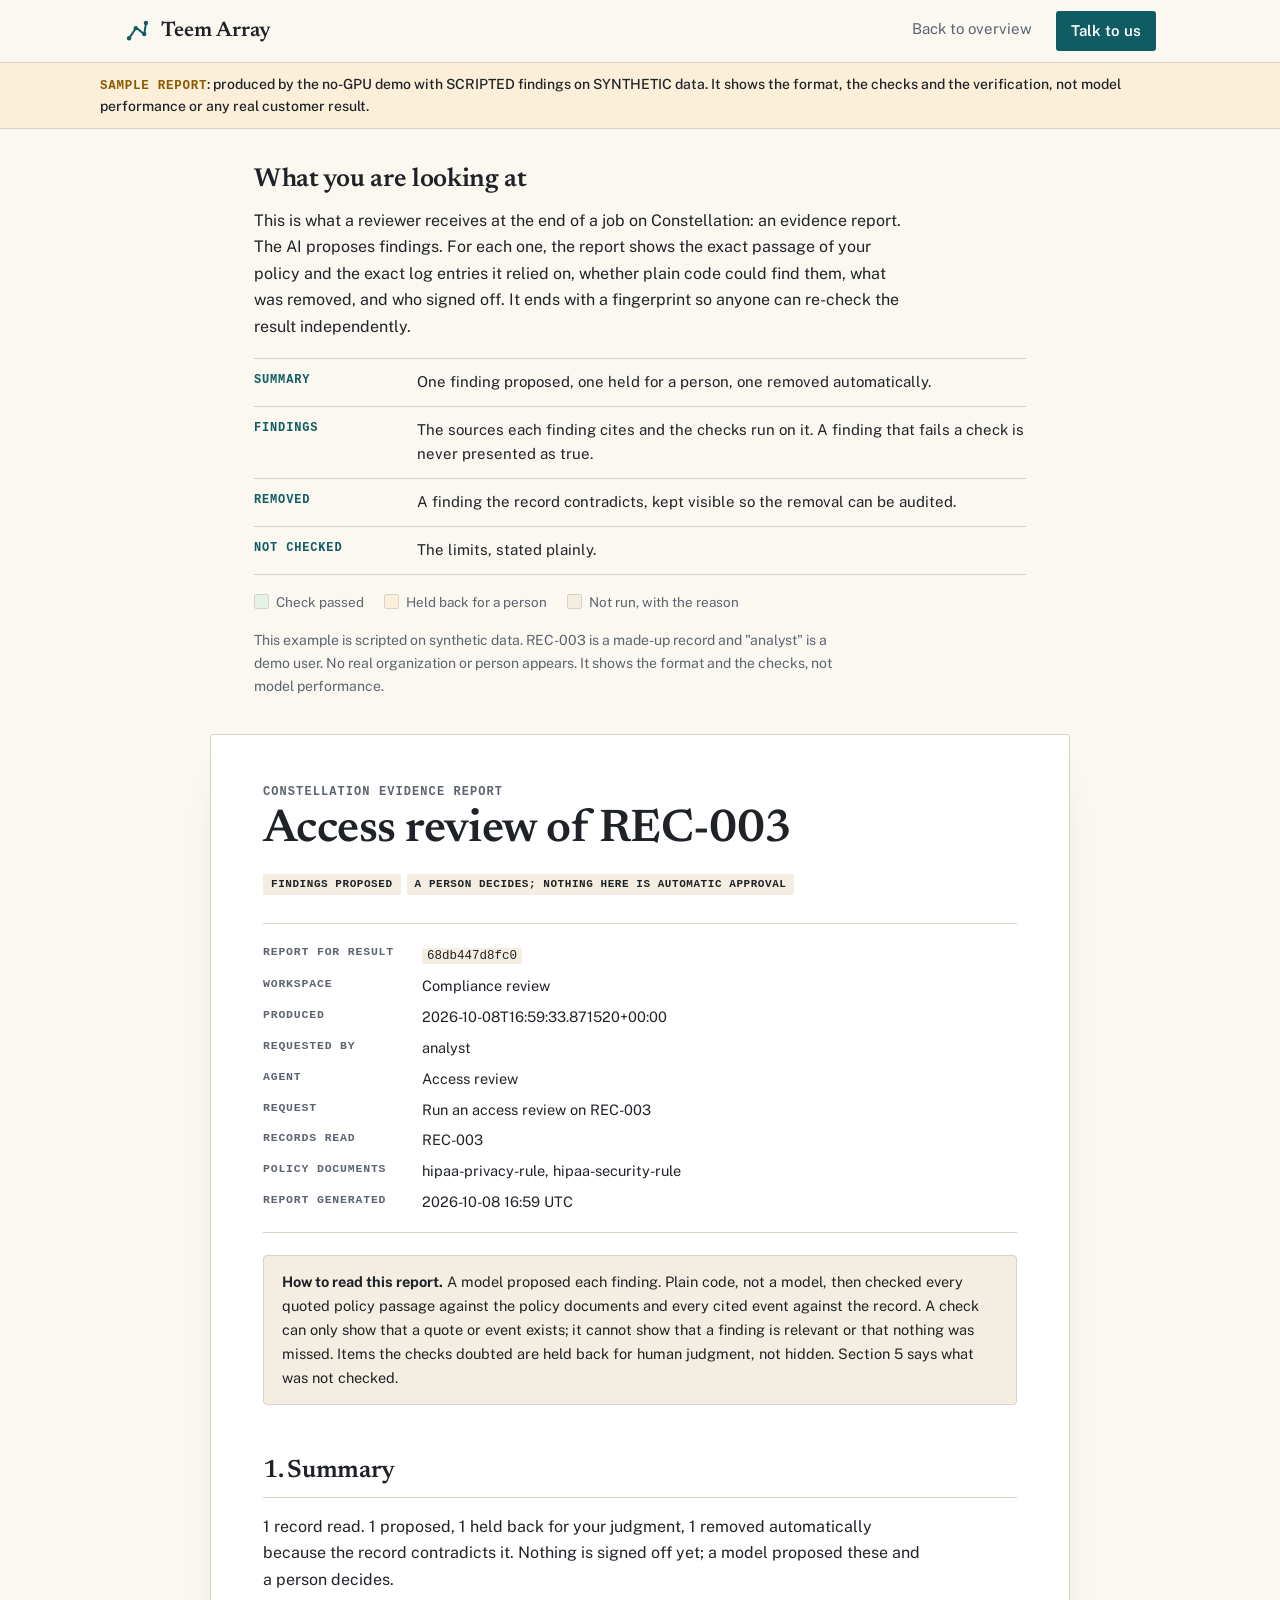
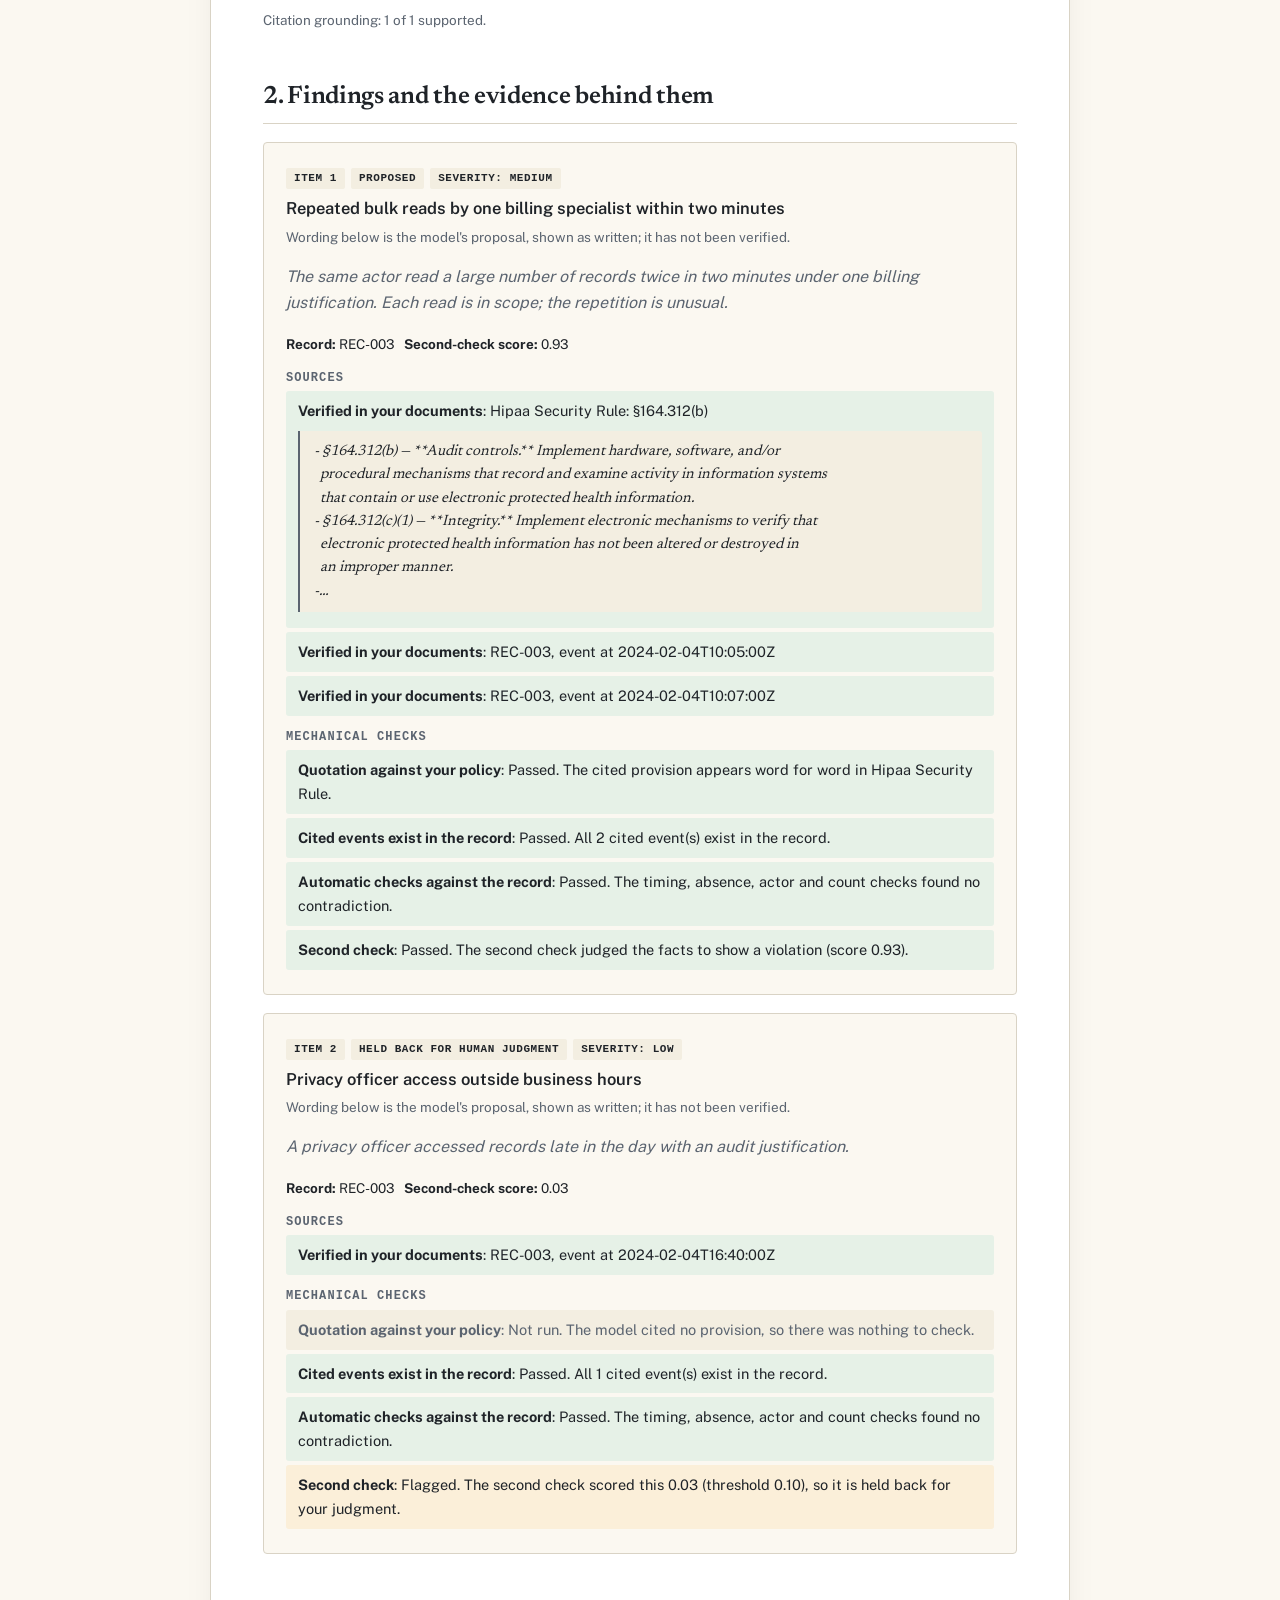
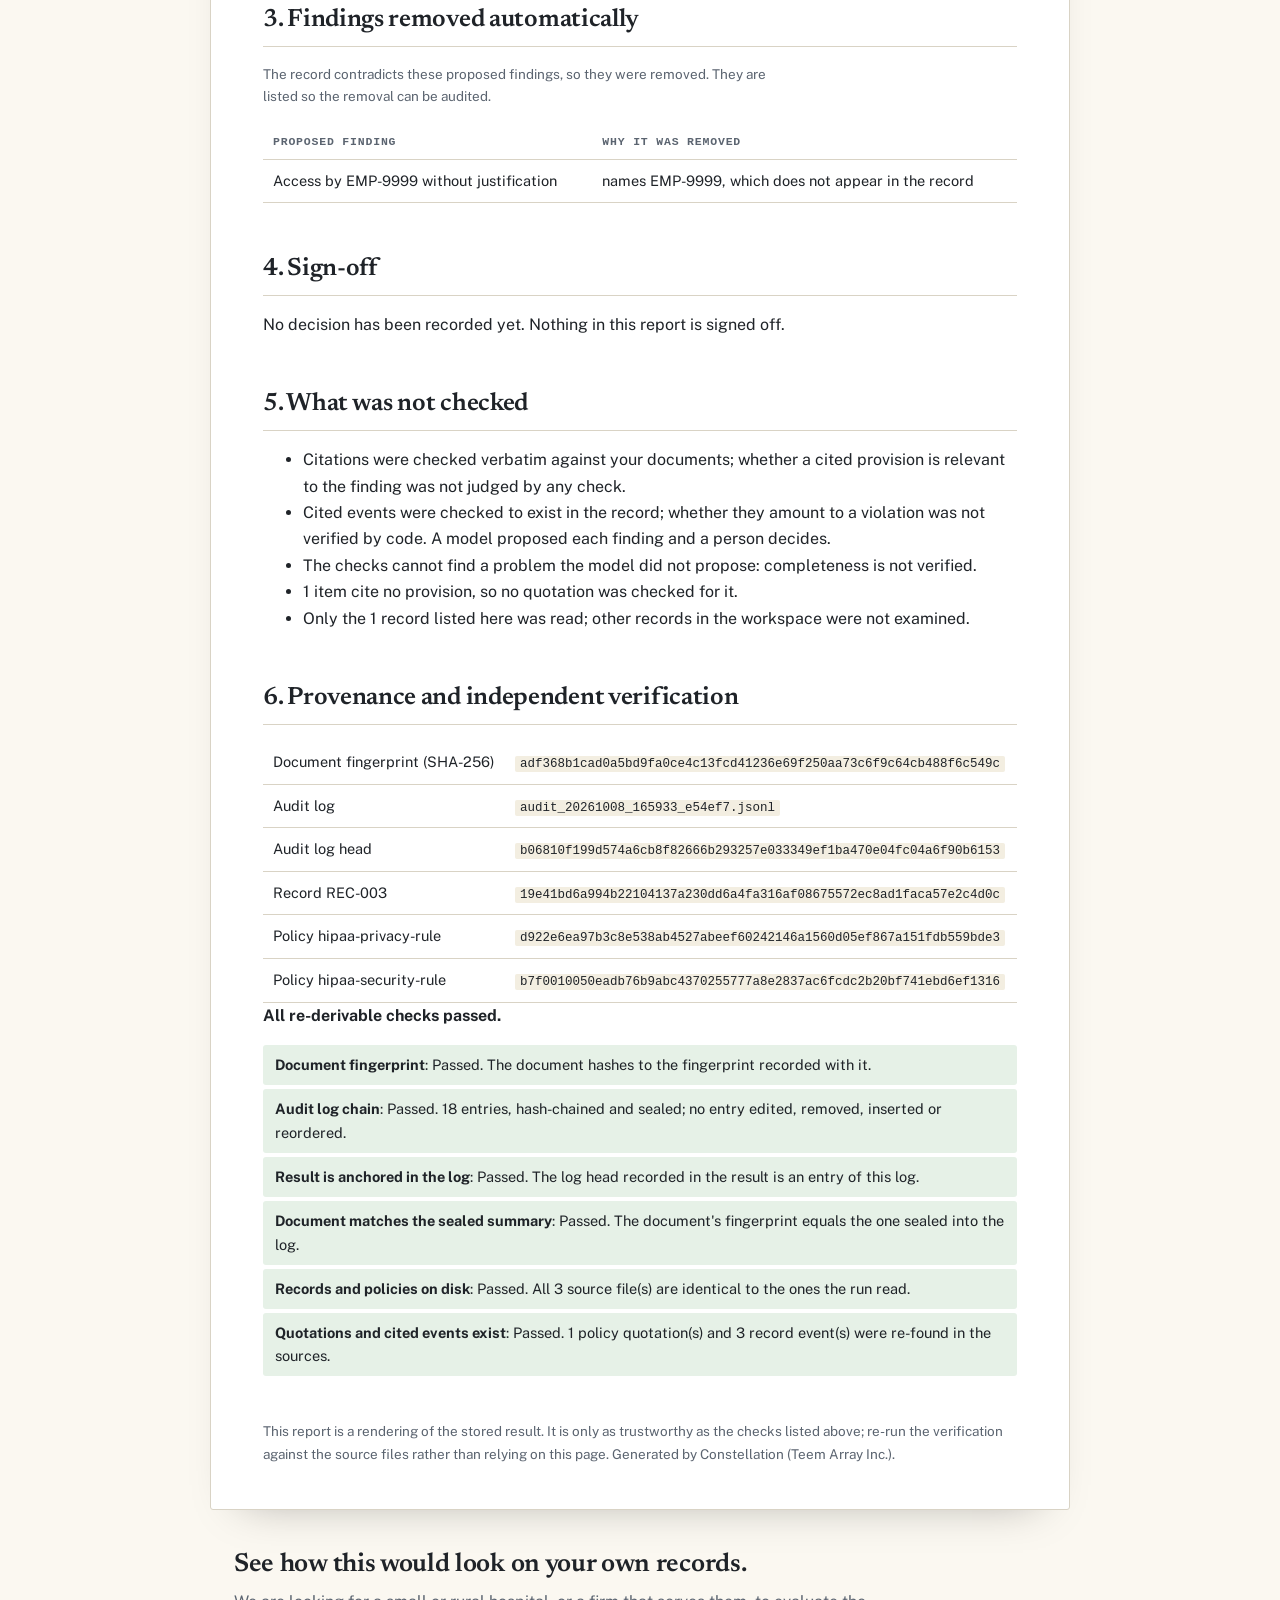
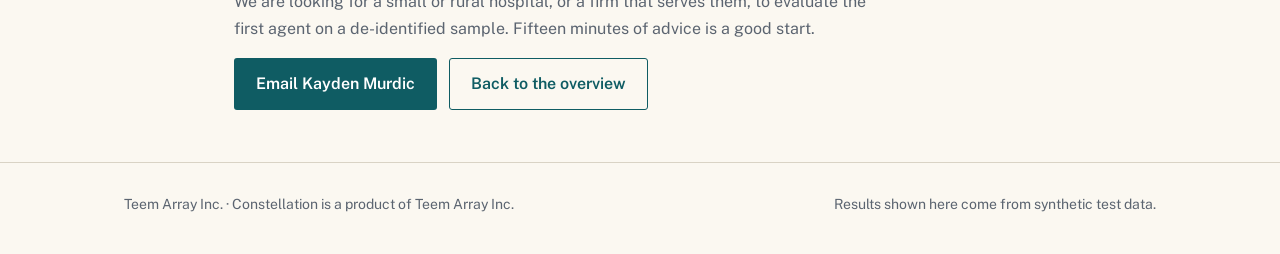
==== commit d294b5c7: "Copy: lead with what is built; limits framed as what comes next" ====
--- a/sample-evidence-report.html
+++ b/sample-evidence-report.html
@@ -92,5 +92,5 @@
 <p>We are looking for a small or rural hospital, or a firm that serves them, to evaluate the first agent on a de-identified sample. Fifteen minutes of advice is a good start.</p>
 <div class="row2"><a class="btn" href="mailto:murdic.work@gmail.com?subject=A%20conversation%20about%20Constellation">Email Kayden Murdic</a><a class="btn ghost" href="./">Back to the overview</a></div>
 </div>
-<footer class="foot"><div class="wrap"><span>Teem Array Inc. &middot; Constellation is a product of Teem Array Inc.</span><span>This page makes no performance claims about real-world use.</span></div></footer>
+<footer class="foot"><div class="wrap"><span>Teem Array Inc. &middot; Constellation is a product of Teem Array Inc.</span><span>Results shown here come from synthetic test data.</span></div></footer>
 </body></html>
--- a/report.css
+++ b/report.css
@@ -1,6 +1,8 @@
 /* Sample evidence report: restyles the unmodified report body with the site's tokens (loaded after site.css and the report's own styles). */
 body { font: 16px/1.65 var(--font-body); }
-main { max-width: 820px; padding: 8px 24px 40px; }
+/* the report itself is a sheet of paper: a thin border marks where it starts and ends */
+main { max-width: 860px; margin: 36px auto 0; padding: 14px 52px 44px; background: var(--card); border: 1px solid var(--rule); border-radius: 3px; box-shadow: 0 22px 44px -32px rgba(0, 0, 0, .35); }
+@media (max-width: 700px) { main { margin: 24px 12px 0; padding: 10px 18px 30px; } main table { display: block; overflow-x: auto; max-width: 100%; } }
 h1 { font: 600 clamp(32px, 4.4vw, 46px)/1.08 var(--font-display); letter-spacing: -0.012em; margin: 6px 0 14px; }
 h2 { font: 600 25px/1.2 var(--font-display); border: 0; border-bottom: 1px solid var(--rule); padding: 0 0 10px; margin: 52px 0 16px; }
 h3 { font: 600 16.5px/1.35 var(--font-body); margin: 0 0 6px; letter-spacing: 0; }
@@ -22,7 +24,7 @@
 .meta dd { margin: 0; overflow-wrap: anywhere; }
 .notice { background: var(--paper-2); border: 1px solid var(--rule); border-radius: 4px; padding: 14px 18px; margin: 22px 0; font-size: 14.5px; }
 
-.item { background: var(--card); border: 1px solid var(--rule); border-radius: 4px; padding: 20px 22px; margin: 18px 0; }
+.item { background: var(--paper); border: 1px solid var(--rule); border-radius: 4px; padding: 20px 22px; margin: 18px 0; }
 .item .tag { margin-bottom: 8px; }
 .row { padding: 8px 12px; border-radius: 3px; margin: 4px 0; font-size: 14.5px; color: var(--ink); }
 .row.ok { background: var(--ok-wash); }
@@ -49,7 +51,7 @@
 .ctx .fine { margin: 16px 0 0; color: var(--muted); font-size: 14px; }
 @media (max-width: 600px) { .ctx .read li { grid-template-columns: minmax(0, 1fr); } .meta { grid-template-columns: minmax(0, 1fr); gap: 0; } .meta dd { margin-bottom: 8px; } }
 
-.endcta { max-width: 820px; margin: 24px auto 0; padding: 28px 24px 8px; border-top: 1px solid var(--rule); }
+.endcta { max-width: 860px; margin: 40px auto 0; padding: 0 24px 8px; }
 .endcta h2 { font-size: 26px; margin: 0 0 8px; border: 0; padding: 0; }
 .endcta p { color: var(--muted); }
 .endcta .row2 { display: flex; flex-wrap: wrap; gap: 12px; margin-top: 8px; }
